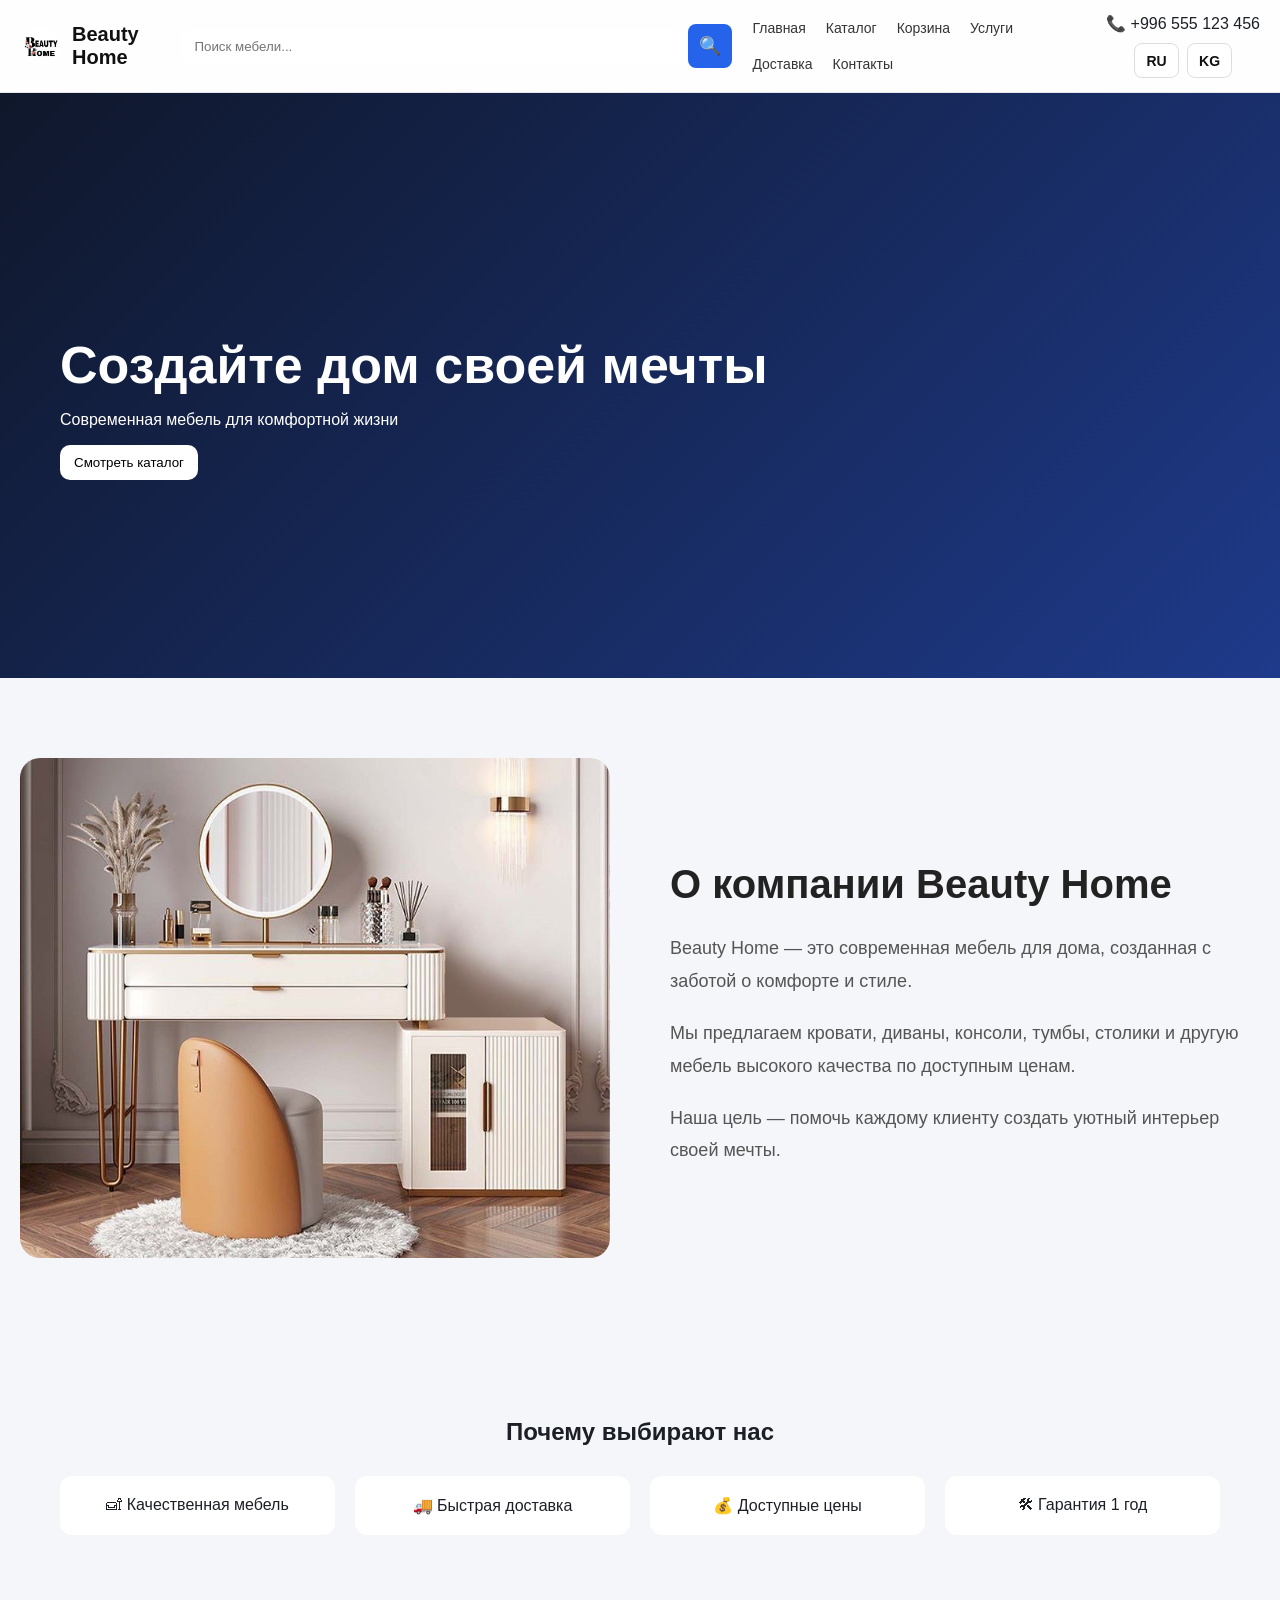
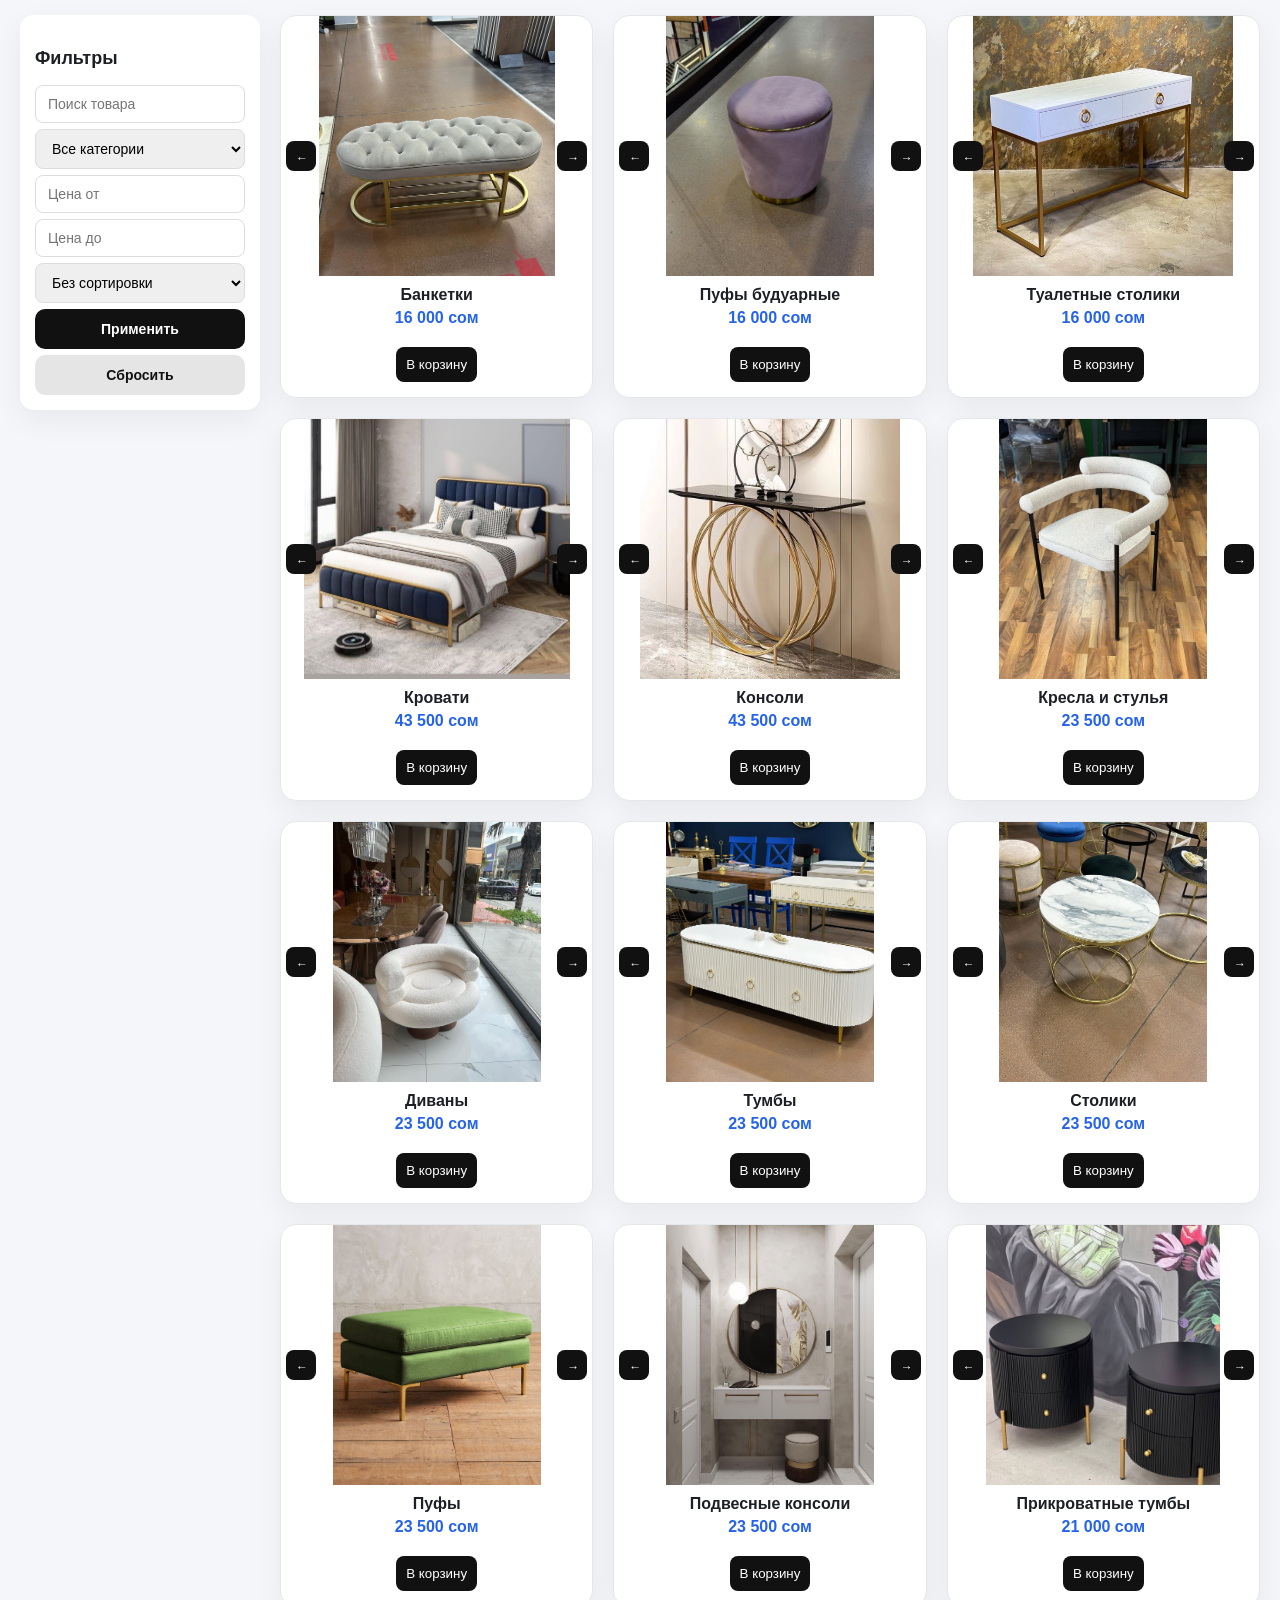
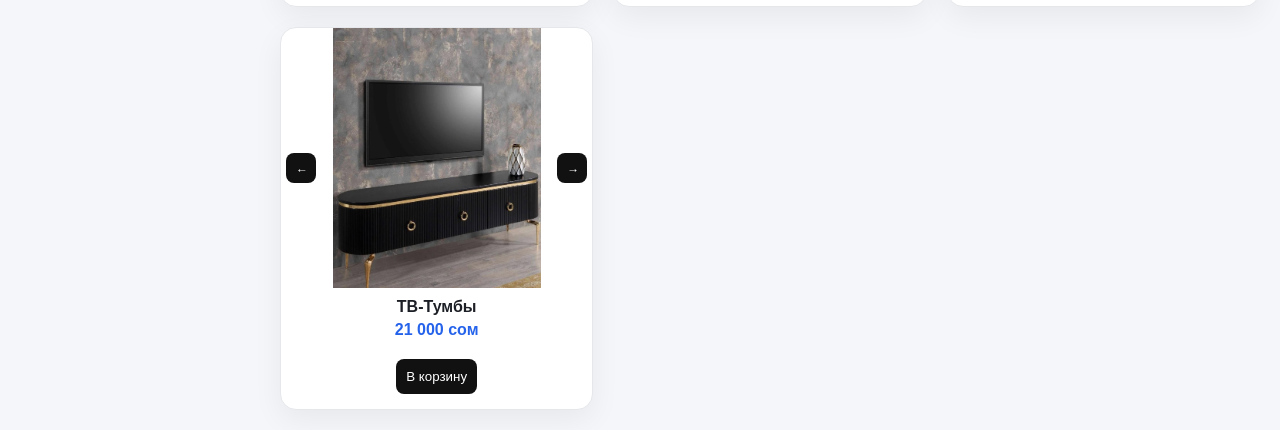
==== index.html @ f4a21e37 "Update print statement from 'Hello' to 'Goodbye'" ====
<!DOCTYPE html>
<html lang="ru">
<head>
  <meta charset="UTF-8" />
  <meta name="viewport" content="width=device-width, initial-scale=1.0"/>
  <title>Мебельный магазин</title>
  <link rel="stylesheet" href="css/style.css">
</head>

<body>

<header class="header">

  <a href="index.html" class="logo-wrap homeLink">

    <img
      src="images/Logo.png"
      alt="Beauty Home"
      class="logo-img"
    >

    <span class="logo">
      Beauty Home
    </span>

  </a>

<div class="search-box">

  <input
    type="text"
    class="search"
    id="headerSearch"
    placeholder="Поиск мебели..."
    data-placeholder="searchPlaceholder"
  >

  <button id="searchBtn" class="search-btn">
    🔍
  </button>

</div>


  <nav class="nav">
  <a href="#" class="nav-link homeLink" data-lang="home">Главная</a>
  <a href="#catalog" class="nav-link" id="catalogLink" data-lang="catalog">Каталог</a>
  <a href="checkout.html" class="nav-link" data-lang="cart">Корзина</a>
  <a href="services.html" class="nav-link" data-lang="services">Услуги</a>
  <a href="delivery.html" class="nav-link" data-lang="delivery">Доставка</a>
  <a href="contacts.html" class="nav-link" data-lang="contacts">Контакты</a>
</nav>

  <div class="header-right">
    <a href="tel:+996555123456" class="phone-header">
      📞 +996 555 123 456
    </a>

    <div class="lang-switcher">
  <button id="ruBtn">RU</button>
  <button id="kgBtn">KG</button>
</div>
  </div>
</header>

<!-- <section class="hero">
  <h1>Мебель для дома</h1>
  <p>Каталог качественной мебели по низким ценам</p>
</section> -->

<section class="big-banner">
  <div>
    <h1 id="bannerTitle" data-lang="bannerTitle">Создайте дом своей мечты</h1>
    <p id="bannerText" data-lang="bannerText">Современная мебель для комфортной жизни</p>
    <button id="bannerCatalogBtn" data-lang="bannerBtn">Смотреть каталог</button>
  </div>
</section>

<section class="about-company">

  <div class="about-image">
    <img src="images/About us.jpg" alt="Beauty Home">
  </div>

  <div class="about-content">
    <h2 data-lang="aboutTitle">О компании Beauty Home</h2>

    <p data-lang="aboutText1">
      Beauty Home — это современная мебель для дома,
      созданная с заботой о комфорте и стиле.
    </p>

    <p data-lang="aboutTitle">
      Мы предлагаем кровати, диваны, консоли,
      тумбы, столики и другую мебель высокого качества
      по доступным ценам.
    </p>

    <p data-lang="aboutText3">
      Наша цель — помочь каждому клиенту создать
      уютный интерьер своей мечты.
    </p>
  </div>

</section>

<!-- <section class="lifestyle">
  <div class="lifestyle-text">
    <h2>Живите красиво</h2>
    <p>Мебель, которая создаёт атмосферу уюта и стиля</p>
  </div> -->

  <!-- <img src="images/lifestyle.jpg"> -->
</section>

<section class="story">

  <h2 data-lang="whyUs">
    Почему выбирают нас
  </h2>

  <div class="story-grid">

    <div data-lang="adv1">
      🛋 Качественная мебель
    </div>

    <div data-lang="adv2">
      🚚 Быстрая доставка
    </div>

    <div data-lang="adv3">
      💰 Доступные цены
    </div>

    <div data-lang="adv4">
      🛠 Гарантия 1 год
    </div>

  </div>

</section>

<section class="catalog" id="catalog">

  <aside class="filters">
    <h3 data-lang="filters">Фильтры</h3>

<input type="text"
id="searchInput"
placeholder="Поиск товара"
data-placeholder="productSearch">

<select id="categoryFilter">

<option value="" data-ru="Все категории" data-kg="Бардык категориялар">
Все категории
</option>

<option value="Диваны" data-ru="Диваны" data-kg="Дивандар">
Диваны
</option>

<option value="Кровати" data-ru="Кровати" data-kg="Керебеттер">
Кровати
</option>

<option value="Кресла и стулья" data-ru="Кресла и стулья" data-kg="Креслолор жана отургучтар">
Кресла и стулья
</option>


<option value="Тумбы" data-ru="Тумбы" data-kg="Тумбалар">
Тумбы
</option>

<option value="Прикроватные тумбы" data-ru="Прикроватные тумбы" data-kg="Керебет жанындагы тумбалар">
Прикроватные тумбы
</option>


<option value="ТВ-Тумбы" data-ru="ТВ-Тумбы" data-kg="ТВ тумбалар">
ТВ-Тумбы
</option>


<option value="Консоли" data-ru="Консоли" data-kg="Консолдор">
Консоли
</option>


<option value="Подвесные консоли" data-ru="Подвесные консоли" data-kg="Илме консолдор">
Подвесные консоли
</option>


<option value="Столики" data-ru="Столики" data-kg="Столиктер">
Столики
</option>


<option value="Туалетные столики" data-ru="Туалетные столики" data-kg="Косметикалык столдор">
Туалетные столики
</option>


<option value="Банкетки" data-ru="Банкетки" data-kg="Отургучтар">
Банкетки
</option>


<option value="Пуфы" data-ru="Пуфы" data-kg="Пуфтар">
Пуфы
</option>


<option value="Пуфы будуарные" data-ru="Пуфы будуарные" data-kg="Будуардук пуфтар">
Пуфы будуарные
</option>

</select>

<input
type="number"
id="minPrice"
placeholder="Цена от"
data-placeholder="priceFrom">

<input
type="number"
id="maxPrice"
placeholder="Цена до"
data-placeholder="priceTo">

<select id="sortPrice">
  <option value="">Без сортировки</option>
  <option value="asc">Цена ↑</option>
  <option value="desc">Цена ↓</option>
</select>

<button id="applyFilters" data-lang="apply">
Применить
</button>

<button id="resetFilters" data-lang="reset">
Сбросить
</button>
  </aside>

  <div class="products" id="products">

<div class="skeleton-grid" id="skeleton">
  <div class="skeleton-card"></div>
  <div class="skeleton-card"></div>
  <div class="skeleton-card"></div>
  <div class="skeleton-card"></div>
</div>

  <div class="card" data-id="1" data-price="16000" data-category="Банкетки">
    
    <div class="slider">
      <button class="prev">←</button>

      <div class="track">
        <img src="images/Банкетки/Банкетка 1.jpg" alt="Банкетка серая">
        <img src="images/Банкетки/Банкетка 2.jpg" alt="Банкетка синяя">
        <img src="images/Банкетки/Банкетка 3.jpg" alt="Банкетка зелёная">
        <img src="images/Банкетки/Банкетка 4.jpg" alt="Банкетка коричневая">
        <img src="images/Банкетки/Банкетка 5.jpg" alt="Банкетка белая">
        <img src="images/Банкетки/Банкетка 6.jpg" alt="Банкетка бежевая">

      </div>

      <button class="next">→</button>
    </div>

    <h3 data-ru="Банкетки" data-kg="Отургучтар">Банкетки</h3>
    <p>16 000 сом</p>

    <button onclick="addToCart('Банкетки', 16000, 'images/Банкетки/Банкетка 1.jpg')">
  <span data-lang="addCart">В корзину</span>
</button>

  </div>



    <div class="card" data-id="2" data-price="16000" data-category="Пуфы будуарные">
    
    <div class="slider">
      <button class="prev">←</button>

      <div class="track">
        <img src="images/Пуфы будуарные/Пуф 1.jpg" alt="Пуф фиолетовый">
        <img src="images/Пуфы будуарные/Пуф 2.jpg" alt="Пуф серый">
        <img src="images/Пуфы будуарные/Пуф 3.jpg" alt="Пуф белый">
        <img src="images/Пуфы будуарные/Пуф 4.jpg" alt="Пуф бежевый">


      </div>

      <button class="next">→</button>
    </div>

    <h3 data-ru="Пуфы будуарные" data-kg="Будуардук пуфтар">Пуфы будуарные</h3>
    <p>16 000 сом</p>

    <button onclick="addToCart('Пуфы будуарные', 16000, 'images/Пуфы будуарные/Пуф 1.jpg')">
  <span data-lang="addCart">В корзину</span>
</button>

  </div>

  <div class="card" data-id="3" data-price="16000" data-category="Туалетные столики">
    
    <div class="slider">
      <button class="prev">←</button>

      <div class="track">
        <img src="images/Туалетные столики/Столик 2.jpg" alt="Столик двойной">
        <img src="images/Туалетные столики/Столик 3.jpg" alt="Столик тройной">
        <img src="images/Туалетные столики/Столик 1.jpg" alt="Тумба двойная">
        <img src="images/Туалетные столики/Столик 4.jpg" alt="Тумба двойная">
        <img src="images/Туалетные столики/Столик 5.jpg" alt="Тумба двойная">
        <img src="images/Туалетные столики/Столик 6.jpg" alt="Тумба двойная">

        

      </div>

      <button class="next">→</button>
    </div>

    <h3 data-ru="Туалетные столики" data-kg="Косметикалык столдор">Туалетные столики</h3>
    <p>16 000 сом</p>

    <button onclick="addToCart('Туалетные столики', 16000, 'images/Туалетные столики/Столик 2.jpg')">
  <span data-lang="addCart">В корзину</span>
</button>

  </div>

  <div class="card" data-id="4" data-price="43500" data-category="Кровати">
    
    <div class="slider">
      <button class="prev">←</button>

      <div class="track">
        <img src="images/Кровати/Кровать 1.jpg" alt="Столик двойной">
        <img src="images/Кровати/Кровать 2.jpg" alt="Столик двойной">
        <img src="images/Кровати/Кровать 3.jpg" alt="Столик двойной">
        <img src="images/Кровати/Кровать 4.jpg" alt="Столик двойной">
        <img src="images/Кровати/Кровать 5.jpg" alt="Столик двойной">
        <img src="images/Кровати/Кровать 6.jpg" alt="Столик двойной">
        

      </div>

      <button class="next">→</button>
    </div>

    <h3 data-ru="Кровати" data-kg="Керебеттер">Кровати</h3>
    <p>43 500 сом</p>

    <button onclick="addToCart('Кровати', 43500, 'images/Кровати/Кровать 1.jpg')">
  <span data-lang="addCart">В корзину</span>
</button>

  </div>

  <div class="card" data-id="5" data-price="43500" data-category="Консоли">
    
    <div class="slider">
      <button class="prev">←</button>

      <div class="track">
        <img src="images/Консоли/Консоль 1.jpg" alt="Столик двойной">
        <img src="images/Консоли/Консоль 2.jpg" alt="Столик двойной">
        <img src="images/Консоли/Консоль 6.jpg" alt="Столик двойной">
        <img src="images/Консоли/Консоль 3.jpg" alt="Столик двойной">
        <img src="images/Консоли/Консоль 4.jpg" alt="Столик двойной">
        <img src="images/Консоли/Консоль 5.jpg" alt="Столик двойной">
        

      </div>

      <button class="next">→</button>
    </div>

    <h3 data-ru="Консоли" data-kg="Консолдор">Консоли</h3>
    <p>43 500 сом</p>

    <button onclick="addToCart('Консоли', 43500, 'images/Консоли/Консоль 1.jpg')">
  <span data-lang="addCart">В корзину</span>
</button>

  </div>

  <div class="card" data-id="6" data-price="23500" data-category="Кресла и стулья">
    
    <div class="slider">
      <button class="prev">←</button>

      <div class="track">
        <img src="images/Кресла и стулья/Стул 1.jpg" alt="Столик двойной">
        <img src="images/Кресла и стулья/Стул 2.jpg" alt="Столик двойной">
        <img src="images/Кресла и стулья/Стул 3.jpg" alt="Столик двойной">

        

      </div>

      <button class="next">→</button>
    </div>

    <h3 data-ru="Кресла и стулья" data-kg="Креслолор жана отургучтар">Кресла и стулья</h3>
    <p>23 500 сом</p>

    <button onclick="addToCart('Кресла и стулья', 23500, 'images/Кресла и стулья/Стул 1.jpg')">
  <span data-lang="addCart">В корзину</span>
</button>

  </div>

  <div class="card" data-id="7" data-price="23500" data-category="Диваны">
    
    <div class="slider">
      <button class="prev">←</button>

      <div class="track">
        <img src="images/Диваны/Диван 1.jpg" alt="Столик двойной">
        <img src="images/Диваны/Диван 2.jpg" alt="Столик двойной">
        <img src="images/Диваны/Диван 3.jpg" alt="Столик двойной">
        <img src="images/Диваны/Диван 4.jpg" alt="Столик двойной">
        <img src="images/Диваны/Диван 5.jpg" alt="Столик двойной">
        <img src="images/Диваны/Диван 6.jpg" alt="Столик двойной">
        <img src="images/Диваны/Диван 7.jpg" alt="Столик двойной">

        

      </div>

      <button class="next">→</button>
    </div>

    <h3 data-ru="Диваны" data-kg="Дивандар">Диваны</h3>
    <p>23 500 сом</p>

    <button onclick="addToCart('Диваны', 23500, 'images/Диваны/Диван 1.jpg')">
  <span data-lang="addCart">В корзину</span>
</button>

  </div>

  <div class="card" data-id="8" data-price="23500" data-category="Тумбы">
    
    <div class="slider">
      <button class="prev">←</button>

      <div class="track">
        <img src="images/Тумбы/Тумба 1.jpg" alt="Столик двойной">
        <img src="images/Тумбы/Тумба 2.jpg" alt="Столик двойной">
        <img src="images/Тумбы/Тумба 3.jpg" alt="Столик двойной">


        

      </div>

      <button class="next">→</button>
    </div>

    <h3 data-ru="Тумбы" data-kg="Тумбалар">Тумбы</h3>
    <p>23 500 сом</p>

    <button onclick="addToCart('Тумбы', 23500, 'images/Тумбы/Тумба 1.jpg')">
  <span data-lang="addCart">В корзину</span>
</button>

  </div>

  <div class="card" data-id="9" data-price="23500" data-category="Столики">
    
    <div class="slider">
      <button class="prev">←</button>

      <div class="track">
        <img src="images/Столики/Столики 1.jpg" alt="Столик двойной">
        <img src="images/Столики/Столики 2.jpg" alt="Столик двойной">
        <img src="images/Столики/Столики 3.jpg" alt="Столик двойной">
        <img src="images/Столики/Столики 4.jpg" alt="Столик двойной">
        <img src="images/Столики/Столики 5.jpg" alt="Столик двойной">
        <img src="images/Столики//Столики 6.jpg" alt="Столик двойной">
        <img src="images/Столики//Столик 7.jpg" alt="Столик двойной">
        <img src="images/Столики//Столик 8.jpg" alt="Столик двойной">
        <img src="images/Столики//Столик 9.jpg" alt="Столик двойной">
        <img src="images/Столики//Столик 10.jpg" alt="Столик двойной">
        <img src="images/Столики//Столик 11.jpg" alt="Столик двойной">


        

      </div>

      <button class="next">→</button>
    </div>

    <h3 data-ru="Столики" data-kg="Столиктер">Столики</h3>
    <p>23 500 сом</p>

    <button onclick="addToCart('Столики', 23500, 'images/Столики/Столики 1.jpg')">
  <span data-lang="addCart">В корзину</span>
</button>

  </div>

  <div class="card" data-id="10" data-price="23500" data-category="Пуфы">
    
    <div class="slider">
      <button class="prev">←</button>

      <div class="track">
        <img src="images/Пуфы/Пуф 1.jpg" alt="Столик двойной">
        <img src="images/Пуфы/Пуф 2.jpg" alt="Столик двойной">
        <img src="images/Пуфы/Пуф 3.jpg" alt="Столик двойной">



        

      </div>

      <button class="next">→</button>
    </div>

    <h3 data-ru="Пуфы" data-kg="Пуфтар">Пуфы</h3>
    <p>23 500 сом</p>

    <button onclick="addToCart('Пуфы', 23500, 'images/Пуфы/Пуф 1.jpg')">
  <span data-lang="addCart">В корзину</span>
</button>

  </div>

  <div class="card" data-id="11" data-price="23500" data-category="Подвесные консоли">
    
    <div class="slider">
      <button class="prev">←</button>

      <div class="track">
        <img src="images/Подвесные консоли/Консоль 2.jpg" alt="Столик двойной">
        <img src="images/Подвесные консоли/Консоль 3.jpg" alt="Столик двойной">
        <img src="images/Подвесные консоли/Консоль 4.jpg" alt="Столик двойной">
        <img src="images/Подвесные консоли/Консоль 5.jpg" alt="Столик двойной">
        <img src="images/Подвесные консоли/Консоль 6.jpg" alt="Столик двойной">
        <img src="images/Подвесные консоли/Консоль 1.jpg" alt="Столик двойной">




        

      </div>

      <button class="next">→</button>
    </div>

    <h3 data-ru="Подвесные консоли" data-kg="Илме консолдор">Подвесные консоли</h3>
    <p>23 500 сом</p>

    <button onclick="addToCart('Подвесные консоли', 23500, 'images/Подвесные консоли/Консоль 2.jpg')">
  <span data-lang="addCart">В корзину</span>
</button>

  </div>

  <div class="card" data-id="12" data-price="21000" data-category="Прикроватные тумбы">
    
    <div class="slider">
      <button class="prev">←</button>

      <div class="track">
        <img src="images/Прикроватные тумбы/Тумба 1.jpg" alt="Столик двойной">
        <img src="images/Прикроватные тумбы/Тумба 2.jpg" alt="Столик двойной">
        <img src="images/Прикроватные тумбы/Тумба 3.jpg" alt="Столик двойной">
        <img src="images/Прикроватные тумбы/Тумба 4.jpg" alt="Столик двойной">
        <img src="images/Прикроватные тумбы/Тумба 5.jpg" alt="Столик двойной">
        <img src="images/Прикроватные тумбы/Тумба 6.jpg" alt="Столик двойной">




        

      </div>

      <button class="next">→</button>
    </div>

    <h3 data-ru="Прикроватные тумбы" data-kg="Керебет жанындагы тумбалар">Прикроватные тумбы</h3>
    <p>21 000 сом</p>

    <button onclick="addToCart('Прикроватные тумбы', 21000, 'images/Прикроватные тумбы/Тумба 1.jpg')">
  <span data-lang="addCart">В корзину</span>
</button>

  </div>

  <div class="card" data-id="13" data-price="21000" data-category="ТВ-Тумбы">
    
    <div class="slider">
      <button class="prev">←</button>

      <div class="track">
        <img src="images/ТВ тумбы/Тумба 1.jpg" alt="Столик двойной">
        <img src="images/ТВ тумбы/Тумба 2.jpg" alt="Столик двойной">





        

      </div>

      <button class="next">→</button>
    </div>

    <h3 data-ru="ТВ-Тумбы" data-kg="ТВ тумбалар">ТВ-Тумбы</h3>
    <p>21 000 сом</p>

    <button onclick="addToCart('ТВ-Тумбы', 21000, 'images/ТВ тумбы/Тумба 1.jpg')">
  <span data-lang="addCart">В корзину</span>
</button>



  

  

</section>
<div id="toast"></div>
<!-- overlay (фон затемнения) -->
<div id="overlay" onclick="closeFilters()"></div>

<!-- боковые фильтры -->
<aside id="sidebarFilters">
  <h3>Фильтры</h3>

  <input type="text" id="searchInput" placeholder="Поиск товара">

  <select id="categoryFilter">
    <option value="">Все категории</option>
    <option value="Диваны">Диваны</option>
    <option value="Кровати">Кровати</option>
    <option value="Кресла и стулья">Кресла и стулья</option>
    <option value="Тумбы">Тумбы</option>
    <option value="Прикроватные тумбы">Прикроватные тумбы</option>
    <option value="ТВ-Тумбы">ТВ-Тумбы</option>
    <option value="Консоли">Консоли</option>
    <option value="Столики">Столики</option>
    <option value="Пуфы">Пуфы</option>
  </select>

  <input type="number" id="minPrice" placeholder="Цена от">
  <input type="number" id="maxPrice" placeholder="Цена до">

  <button onclick="applyFilters()">Применить</button>
  <button onclick="resetFilters()">Сбросить</button>
</aside>
<script src="js/products.js"></script>
<script src="js/main.js"></script>
</body>
</html>
---- css/style.css ----
/* =========================
   BASE
========================= */

* {
  box-sizing: border-box;
}

:root {
  --bg: #f4f6f9;
  --card: #ffffff;
  --text: #1c1f26;
  --muted: #6b7280;

  --primary: #2563eb;
  --primary-dark: #1e40af;

  --border: #e5e7eb;
  --shadow: 0 10px 30px rgba(0, 0, 0, 0.06);
}

body {
  margin: 0;
  font-family: Inter, Arial, sans-serif;
  background: var(--bg);
  color: var(--text);
}

/* =========================
   HEADER (OZON STYLE)
========================= */

.header {
  position: sticky;
  top: 0;
  z-index: 1000;

  display: flex;
  align-items: center;
  justify-content: space-between;
  gap: 20px;

  padding: 14px 20px;

  background: rgba(255, 255, 255, 0.85);
  backdrop-filter: blur(10px);

  border-bottom: 1px solid var(--border);
}

.search {
  width: 500px;
  max-width: 100%;
  padding: 10px 12px;
  border-radius: 8px;
  border: none;
  outline: none;
}

.filter-btn {
  background: #fff;
  color: #111;
  border: none;
  padding: 8px 12px;
  border-radius: 8px;
  cursor: pointer;
}

.logo {
  font-size: 20px;
  font-weight: bold;
}

.nav {
  display: flex;
  gap: 16px;
  flex-wrap: wrap;
}

.nav a {
  background: #111;
  padding: 8px 12px;
  border-radius: 8px;
  color: #3d3d3d;
  text-decoration: none;
  font-size: 14px;
  transition: 0.2s;
  opacity: 0.85;



  transition: 0.2s;
}

.nav a:hover {
  opacity: 1;
  background: #000;
}

/* =========================
   HERO (IKEA STYLE)
========================= */

.hero {
  padding: 80px 20px;
  text-align: center;

  background: linear-gradient(135deg, #e9e9e9, #ffffff);
}

.hero h1 {
  font-size: 42px;
  margin-bottom: 10px;
}

.hero p {
  font-size: 18px;
  opacity: 0.7;
}

/* =========================
   LAYOUT
========================= */

.catalog {
  display: flex;
  gap: 20px;
  align-items: flex-start;

  padding: 20px;
}

/* =========================
   FILTERS (CLEAN UI)
========================= */

.filters {
  width: 240px;
  flex-shrink: 0;

  background: white;
  border-radius: 14px;
  padding: 15px;

  box-shadow: var(--shadow);
}

.filters h3 {
  font-size: 18px;
  margin-bottom: 10px;
}

.filters input,
.filters select {
  padding: 10px 12px;
  border: 1px solid #ddd;
  border-radius: 8px;
  font-size: 14px;
  outline: none;
}

.filters input:focus,
.filters select:focus {
  border-color: #111;
}

/* buttons */
.filters button {
  padding: 12px;
  border: none;
  border-radius: 10px;
  cursor: pointer;

  font-weight: 600;
  font-size: 14px;

  transition: 0.2s;

  margin-bottom: 0px;
}




#applyFilters {
  background: #111;
  color: white;
}

#applyFilters:hover {
  background: #333;
}

#resetFilters {
  background: #e5e5e5;
  color: #111;
}

/* =========================
   PRODUCTS GRID (OZON STYLE)
========================= */

.products {
  flex: 1;

  display: grid;
  grid-template-columns: repeat(3, 1fr);
  gap: 20px;
}

/* =========================
   CARD (IKEA CLEAN STYLE)
========================= */

.card {
  background: var(--card);
  border-radius: 16px;
  box-shadow: var(--shadow);
  border: 1px solid var(--border);

  display: flex;
  flex-direction: column;

  overflow: hidden;

  transition: box-shadow 0.2s ease;
}

/* slider */
.slider {
  position: relative;
  width: 100%;
  height: 260px;
  overflow: hidden;
}

.track {
  display: flex;
  height: 100%;
  transition: transform 0.3s ease;
}

.track img {
  flex: 0 0 100%;
  width: 100%;
  height: 100%;
  object-fit: contain;
  pointer-events: auto;
}

/* arrows */
.next,
.prev {
  box-sizing: border-box;
  display: flex;
  align-items: center;
  justify-content: center;

  width: 30px;
  height: 30px;
  font-size: 12px;

  position: absolute; /* если они у тебя поверх картинки */
  top: 50%;
  transform: translateY(-50%);

  padding: 0;

  border-radius: 50%;
  cursor: pointer;

  background: transparent;
  color: #111;
  box-shadow: none;

  z-index: 20;
  pointer-events: auto;
}

.prev {
  left: 5px;
}
.next {
  right: 5px;
}

/* text */
.card h3,
.card p {
  text-align: center;
  margin-left: 0;
  margin-right: 0;
}

.card h3 {
  margin: 10px 0 5px;
  font-size: 16px;
}

.card p {
  margin: 0 0 10px;
  font-weight: 600;
  color: var(--primary);
}

/* button */
.card button {
  margin: 10px auto 15px;
  display: block;

  padding: 10px;

  border: none;
  border-radius: 8px;

  background: #111;
  color: white;

  cursor: pointer;
}

button {
  background: var(--primary);
  color: white;

  border: none;
  padding: 10px 14px;

  border-radius: 10px;
  cursor: pointer;

  transition: 0.2s;
  font-weight: 500;
}

/* =========================
   TOAST
========================= */

#toast {
  position: fixed;
  bottom: 20px;
  right: 20px;

  background: #111;
  color: white;

  padding: 12px 16px;
  border-radius: 10px;

  opacity: 0;
  transform: translateY(20px);

  transition: 0.3s;
  z-index: 9999;
}

#toast.show {
  opacity: 1;
  transform: translateY(0);
}

#sidebarFilters {
  position: fixed;
  top: 0;
  right: -320px;

  width: 300px;
  height: 100vh;

  background: white;
  padding: 20px;

  transition: 0.3s;
  z-index: 2000;
}

#sidebarFilters.active {
  right: 0;
}

#overlay {
  position: fixed;
  inset: 0;
  background: rgba(0, 0, 0, 0.4);

  opacity: 0;
  pointer-events: none;

  transition: 0.3s;
  z-index: 1999;
}

#overlay.active {
  opacity: 1;
  pointer-events: all;
}

.skeleton-grid {
  display: grid;
  grid-template-columns: repeat(4, 1fr);
  gap: 15px;
}

.skeleton-card {
  height: 300px;
  border-radius: 12px;

  background: linear-gradient(90deg, #eee, #f5f5f5, #eee);

  background-size: 200% 100%;
  animation: shimmer 1.2s infinite;
}

.big-banner {
  height: 65vh;

  display: flex;
  align-items: center;

  padding: 60px;

  background: linear-gradient(135deg, #0f172a, #1e3a8a);

  color: white;
}

.big-banner h1 {
  font-size: 52px;
  margin-bottom: 10px;
}

.big-banner button {
  background: white;
  color: #1e3a8a;
}

.lifestyle {
  display: flex;
  align-items: center;
  gap: 30px;

  padding: 60px;
  background: white;
}

.lifestyle img {
  width: 50%;
  border-radius: 12px;
}

.lifestyle-text {
  width: 50%;
}

.story {
  padding: 60px;
  text-align: center;
}

.story-grid {
  display: grid;
  grid-template-columns: repeat(4, 1fr);
  gap: 20px;
  margin-top: 30px;
}

.story-grid div {
  background: white;
  padding: 20px;
  border-radius: 12px;
  text-align: center;
}

input,
select {
  width: 100%;
  padding: 10px 12px;

  border: 1px solid var(--border);
  border-radius: 10px;

  outline: none;
  transition: 0.2s;
}

input:focus,
select:focus {
  border-color: var(--primary);
  box-shadow: 0 0 0 3px rgba(37, 99, 235, 0.15);
}

.thumbnails {
  display: flex;
  gap: 10px;
  margin-top: 10px;
  flex-wrap: wrap;
}

.thumbnails img {
  width: 60px;
  height: 60px;
  object-fit: cover;

  border-radius: 8px;
  cursor: pointer;

  border: 2px solid transparent;
  transition: 0.2s;
}

.thumbnails img:hover {
  transform: scale(1.05);
  border-color: #2563eb;
}

.thumbnails img.active {
  border-color: #111;
  transform: scale(1.05);
}

.logo-img {
  width: 42px;
  height: 42px;
  object-fit: contain;
}

.logo-wrap {
  display: flex;
  align-items: center;
  gap: 10px;

  text-decoration: none;
  color: #111;
}

/* ===== О КОМПАНИИ ===== */

.about-company {
  max-width: 1300px;
  margin: 80px auto;
  padding: 0 20px;

  display: flex;
  align-items: center;
  gap: 60px;
}

.about-image {
  flex: 1;
}

.about-image img {
  width: 100%;
  height: 500px;
  object-fit: cover;
  border-radius: 20px;
  display: block;
}

.about-content {
  flex: 1;
}

.about-content h2 {
  font-size: 40px;
  margin-bottom: 25px;
  color: #222;
}

.about-content p {
  font-size: 18px;
  line-height: 1.8;
  color: #555;
  margin-bottom: 20px;
}

.slider {
  position: relative;
  overflow: hidden;
}

.track {
  pointer-events: none; /* 🔥 ключевой фикс */
}

.track img {
  pointer-events: auto;
  position: relative;
  z-index: 1;
}

.prev, .next {
  z-index: 10;
}

.nav-link {
  color: #111;          /* чёрный текст */
  text-decoration: none;
  font-weight: 500;
  font-size: 14px;
  transition: 0.2s;
}

.nav-link:hover {
  color: var(--primary);
}

.filters {
  display: flex;
  flex-direction: column;
  gap: 6px; /* было 5px — уменьшаем */
}


#applyFilters,
#resetFilters,
#sortPrice {
  margin-top: 0; /* убираем добавку */
}

.nav {
  gap: 20px;
}

/* убираем “кнопочный” вид */
.nav a {
  background: transparent !important;
  padding: 0 !important;
  border-radius: 0 !important;
  color: #111 !important;
  font-weight: 500;
  text-decoration: none;
  font-size: 14px;
}

/* hover как у норм сайта */
.nav a:hover {
  color: var(--primary);
}

#bannerCatalogBtn {
  color: black;
}

.search-box {
  display: flex;
  align-items: center;
  gap: 6px;
}

.search-btn {
  width: 44px;
  height: 44px;

  display: flex;
  align-items: center;
  justify-content: center;

  border: none;
  cursor: pointer;

  background: #2563eb;
  color: white;

  border-radius: 8px;
  font-size: 18px;
}

.search-btn:hover {
  opacity: 0.9;
}

.phone-header {
  margin-left: 0;
  color: #1c1f26;
  font-weight: 500;
  text-decoration: none;
  font-size: 16px;
  white-space: nowrap;
}

.phone-header:hover {
  color: #2563eb;
}

.header-right {
  display: flex;
  flex-direction: column;
  align-items: center;

  gap: 10px;
}

.card .track img {
  cursor: pointer;
  transition: transform 0.2s ease;
}

.card .track img:hover {
  transform: scale(1.03);
}

.lang-switcher {
  display: flex;
  justify-content: center;
  align-items: center;

  gap: 8px;
}

.lang-switcher button {
  display: flex;
  align-items: center;
  justify-content: center;

  width: 45px;
  height: 35px;

  background: white;
  color: #111;

  border: 1px solid #ddd;
  border-radius: 8px;

  font-weight: 600;
  font-size: 14px;

  cursor: pointer;

  transition: 0.2s;
}

.lang-switcher button:hover {
  background: #f3f4f6;
}

@keyframes shimmer {
  0% {
    background-position: 200% 0;
  }
  100% {
    background-position: -200% 0;
  }
}

/* =========================
   RESPONSIVE (VERY IMPORTANT)
========================= */

/* планшет */
@media (max-width: 1024px) {
  .products {
    grid-template-columns: repeat(2, 1fr);
  }
}

@media (max-width: 768px) {
  .catalog {
    flex-direction: column;
  }

  .filters {
    width: 100%;
  }

  .products {
    grid-template-columns: 1fr;
  }

  .hero h1 {
    font-size: 28px;
  }
}

/* маленькие телефоны */
@media (max-width: 480px) {
  .products {
    grid-template-columns: 1fr;
  }

  .header {
    flex-direction: column;
    gap: 10px;
  }

  .nav {
    justify-content: center;
  }
}

@media (max-width: 768px) {
  .about-company {
    flex-direction: column;
    gap: 30px;
  }

  .about-image img {
    height: 300px;
  }

  .about-content h2 {
    font-size: 28px;
  }

  .about-content p {
    font-size: 16px;
  }
}

/* 📱 планшет */
@media (max-width: 1024px) {
  .story-grid {
    grid-template-columns: repeat(2, 1fr);
  }
}

/* 📱 телефон */
@media (max-width: 600px) {
  .story-grid {
    grid-template-columns: 1fr;
  }

  .story {
    padding: 30px 20px;
  }

  .story-grid div {
    font-size: 14px;
    padding: 15px;
  }
}
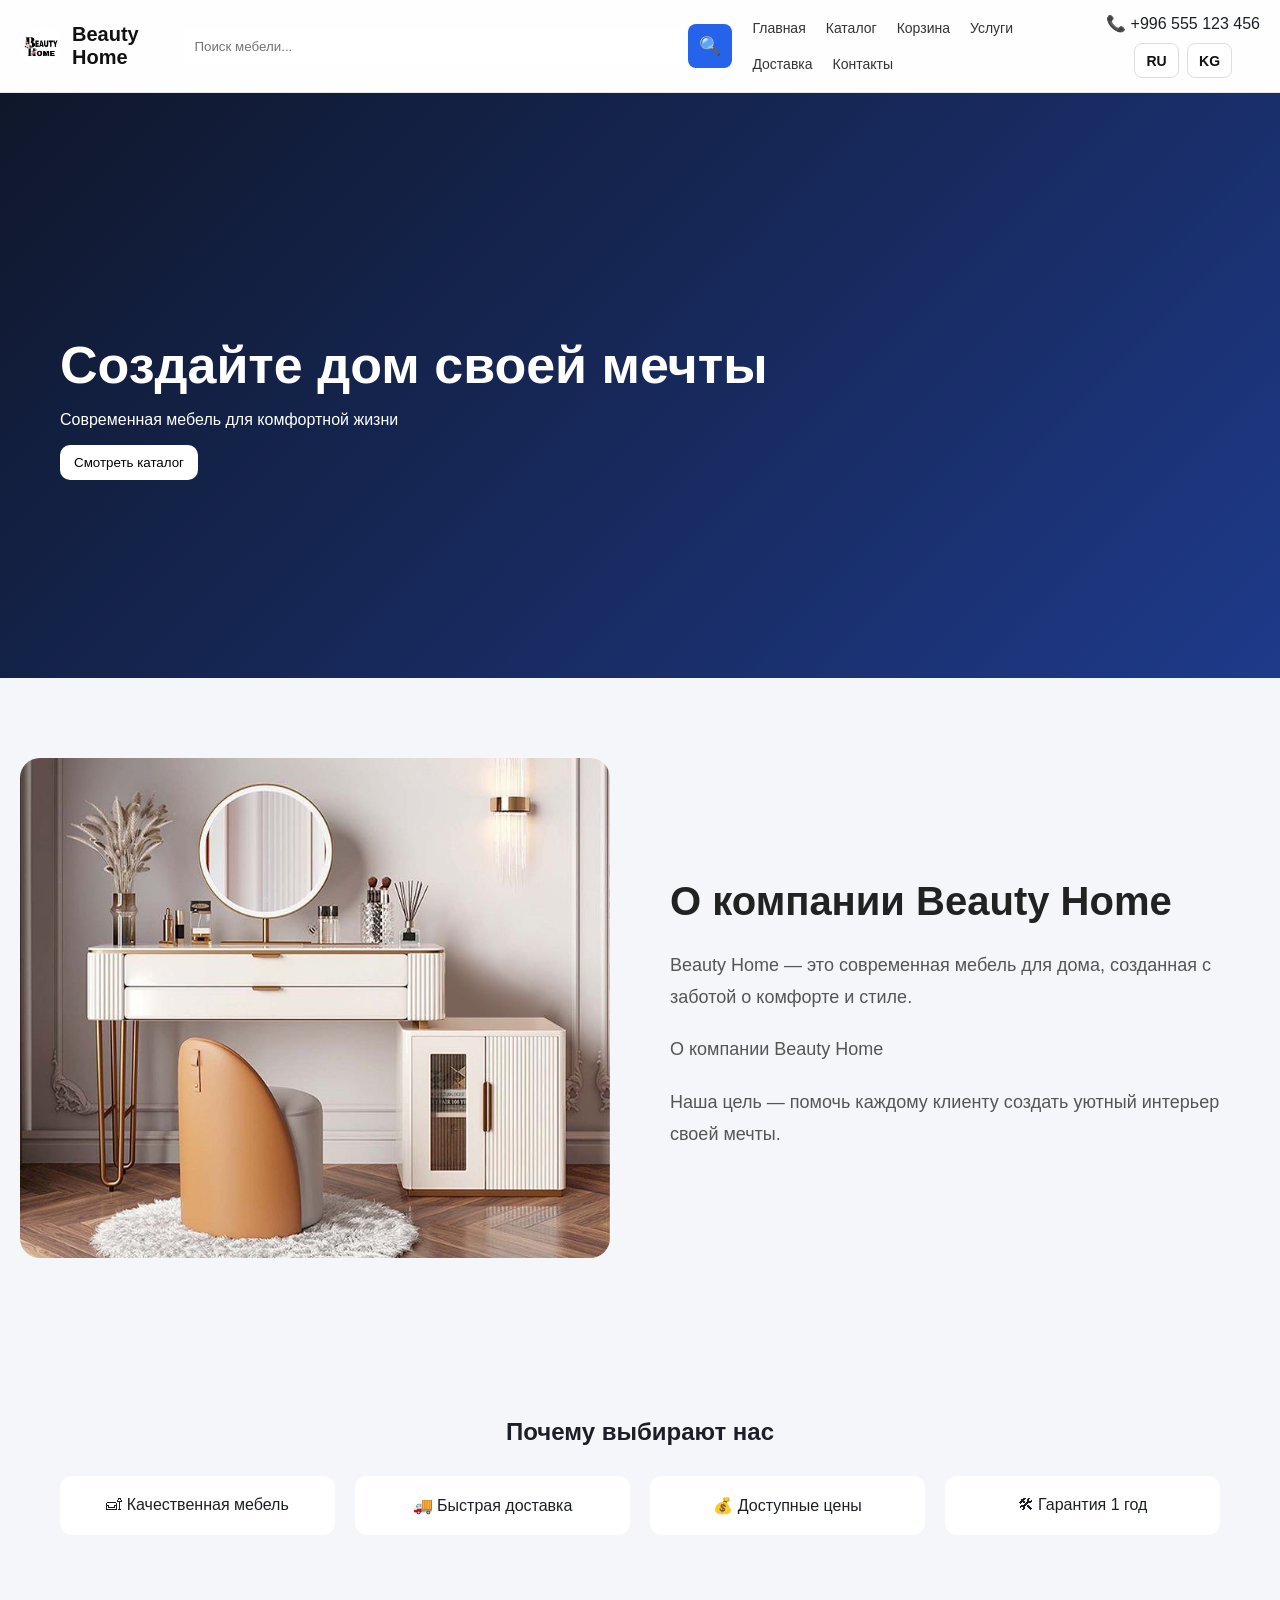
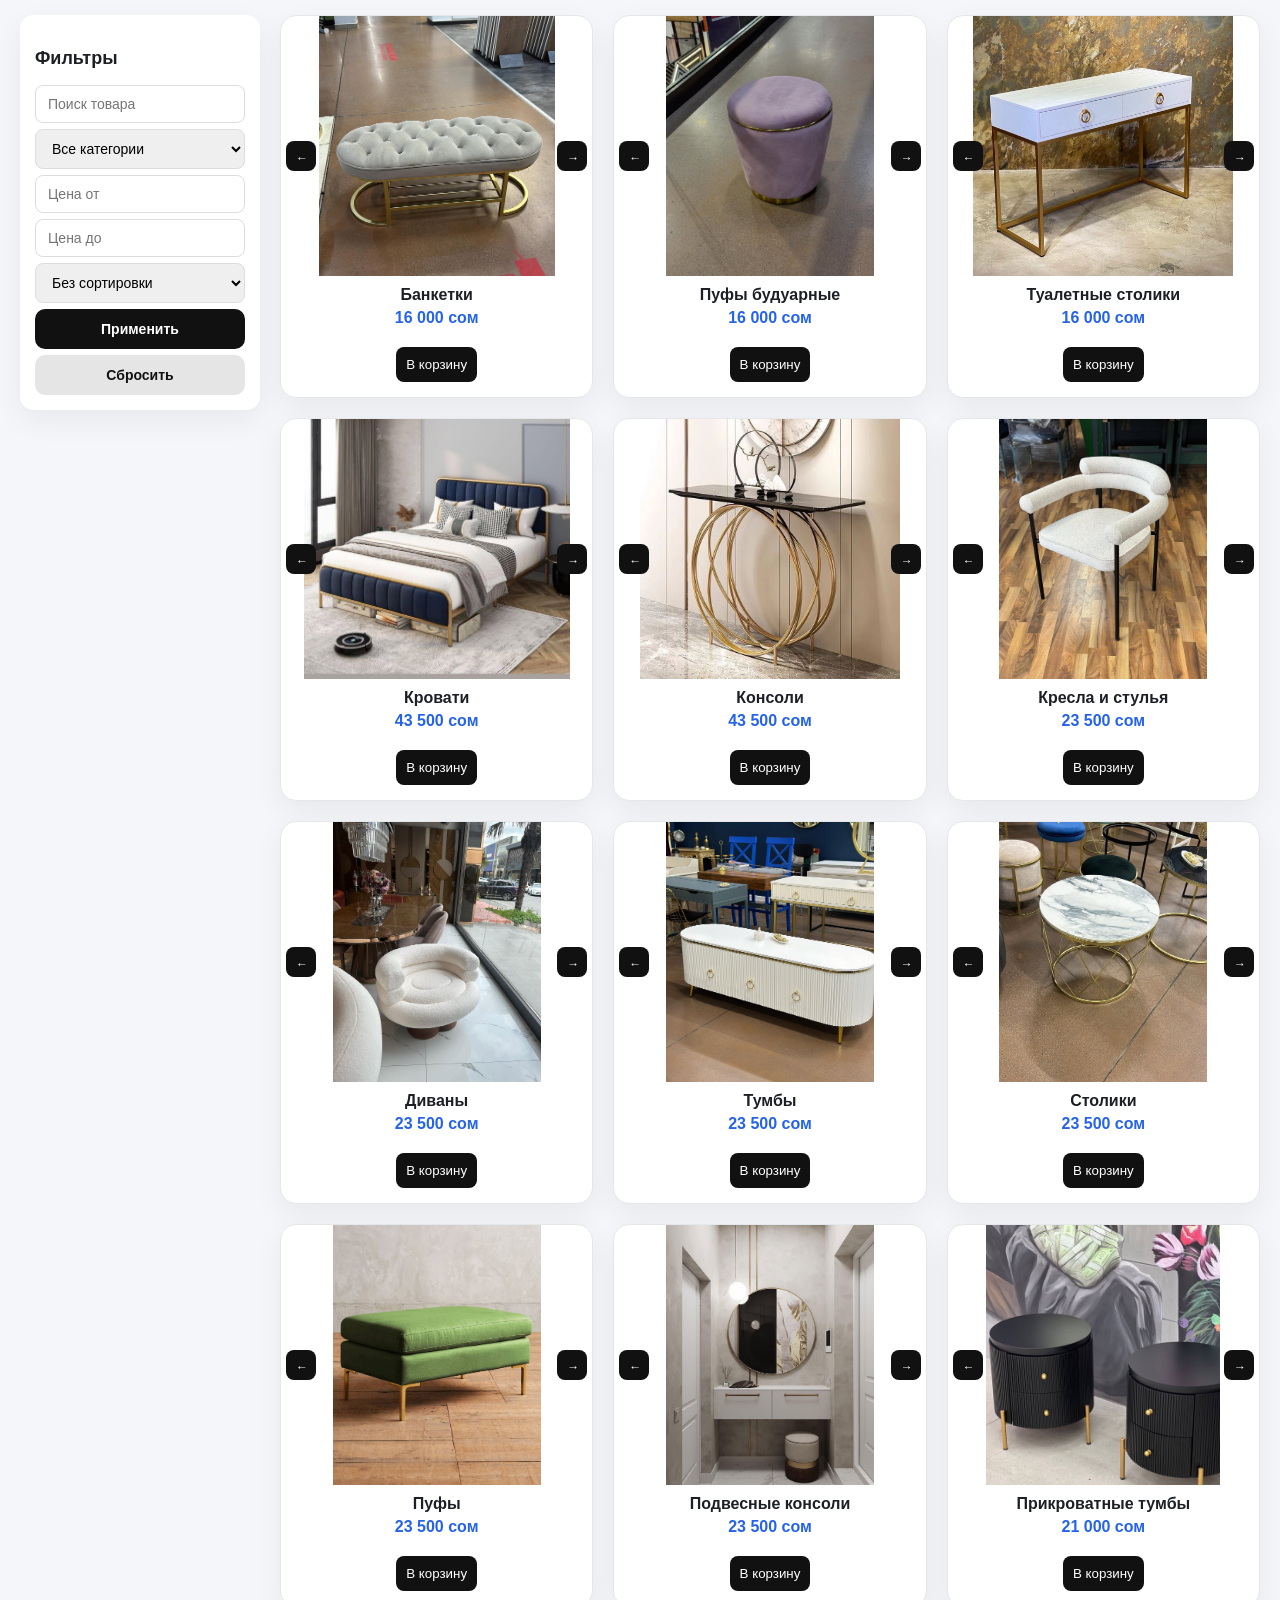
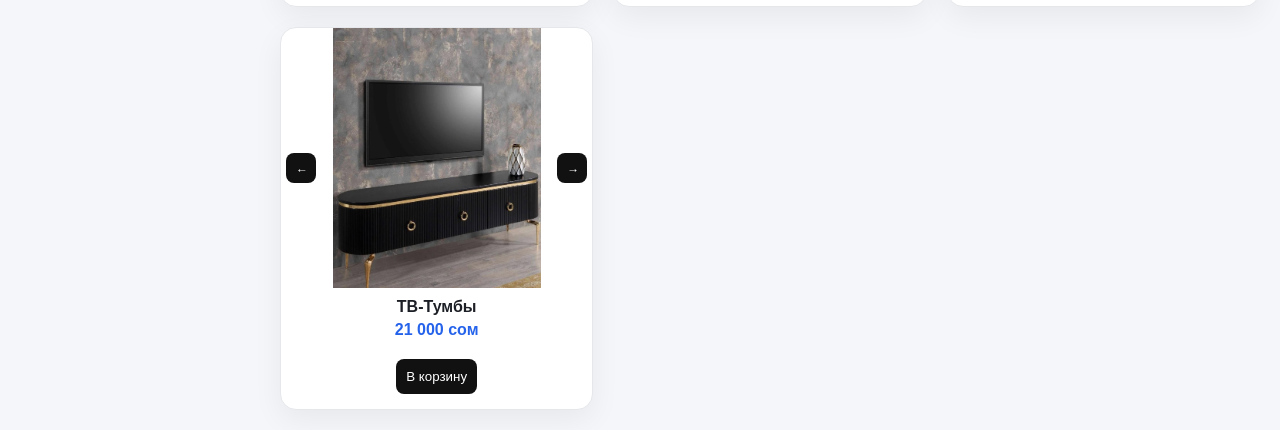
==== commit 1b153b83: "Update index.html" ====
--- a/index.html
+++ b/index.html
@@ -152,72 +152,25 @@
 data-placeholder="productSearch">
 
 <select id="categoryFilter">
-
-<option value="" data-ru="Все категории" data-kg="Бардык категориялар">
-Все категории
-</option>
-
-<option value="Диваны" data-ru="Диваны" data-kg="Дивандар">
-Диваны
-</option>
-
-<option value="Кровати" data-ru="Кровати" data-kg="Керебеттер">
-Кровати
-</option>
-
-<option value="Кресла и стулья" data-ru="Кресла и стулья" data-kg="Креслолор жана отургучтар">
-Кресла и стулья
-</option>
-
-
-<option value="Тумбы" data-ru="Тумбы" data-kg="Тумбалар">
-Тумбы
-</option>
-
-<option value="Прикроватные тумбы" data-ru="Прикроватные тумбы" data-kg="Керебет жанындагы тумбалар">
-Прикроватные тумбы
-</option>
-
-
-<option value="ТВ-Тумбы" data-ru="ТВ-Тумбы" data-kg="ТВ тумбалар">
-ТВ-Тумбы
-</option>
-
-
-<option value="Консоли" data-ru="Консоли" data-kg="Консолдор">
-Консоли
-</option>
-
-
-<option value="Подвесные консоли" data-ru="Подвесные консоли" data-kg="Илме консолдор">
-Подвесные консоли
-</option>
-
-
-<option value="Столики" data-ru="Столики" data-kg="Столиктер">
-Столики
-</option>
-
-
-<option value="Туалетные столики" data-ru="Туалетные столики" data-kg="Косметикалык столдор">
-Туалетные столики
-</option>
-
-
-<option value="Банкетки" data-ru="Банкетки" data-kg="Отургучтар">
-Банкетки
-</option>
-
-
-<option value="Пуфы" data-ru="Пуфы" data-kg="Пуфтар">
-Пуфы
-</option>
-
-
-<option value="Пуфы будуарные" data-ru="Пуфы будуарные" data-kg="Будуардук пуфтар">
-Пуфы будуарные
-</option>
-
+  <option value="">Все категории</option>
+
+  <option value="Диваны">Диваны</option>
+  <option value="Кровати">Кровати</option>
+  <option value="Кресла и стулья">Кресла и стулья</option>
+
+  <option value="Тумбы">Тумбы</option>
+  <option value="Прикроватные тумбы">Прикроватные тумбы</option>
+  <option value="ТВ-Тумбы">ТВ-Тумбы</option>
+
+  <option value="Консоли">Консоли</option>
+  <option value="Подвесные консоли">Подвесные консоли</option>
+
+  <option value="Столики">Столики</option>
+  <option value="Туалетные столики">Туалетные столики</option>
+
+  <option value="Банкетки">Банкетки</option>
+  <option value="Пуфы">Пуфы</option>
+  <option value="Пуфы будуарные">Пуфы будуарные</option>
 </select>
 
 <input
@@ -262,23 +215,36 @@
       <button class="prev">←</button>
 
       <div class="track">
-        <img src="images/Банкетки/Банкетка 1.jpg" alt="Банкетка серая">
-        <img src="images/Банкетки/Банкетка 2.jpg" alt="Банкетка синяя">
-        <img src="images/Банкетки/Банкетка 3.jpg" alt="Банкетка зелёная">
-        <img src="images/Банкетки/Банкетка 4.jpg" alt="Банкетка коричневая">
-        <img src="images/Банкетки/Банкетка 5.jpg" alt="Банкетка белая">
-        <img src="images/Банкетки/Банкетка 6.jpg" alt="Банкетка бежевая">
-
-      </div>
-
-      <button class="next">→</button>
-    </div>
-
-    <h3 data-ru="Банкетки" data-kg="Отургучтар">Банкетки</h3>
-    <p>16 000 сом</p>
-
-    <button onclick="addToCart('Банкетки', 16000, 'images/Банкетки/Банкетка 1.jpg')">
-  <span data-lang="addCart">В корзину</span>
+        <img src="images/Банкетки/Банкетка 1.jpg" alt="Банкетка 1">
+        <img src="images/Банкетки/Банкетка 2.jpg" alt="Банкетка 2">
+        <img src="images/Банкетки/Банкетка 3.jpg" alt="Банкетка 3">
+        <img src="images/Банкетки/Банкетка 4.jpg" alt="Банкетка 4">
+        <img src="images/Банкетки/Банкетка 5.jpg" alt="Банкетка 5">
+        <img src="images/Банкетки/Банкетка 6.jpg" alt="Банкетка 6">
+        <img src="images/Банкетки/Банкетка 7.jpg" alt="Банкетка 7">
+
+      </div>
+
+      <button class="next">→</button>
+    </div>
+
+    <h3 class="product-title"
+data-ru="Банкетки"
+data-kg="Отургучтар">
+Банкетки
+</h3>
+
+<p>16 000 сом</p>
+
+<button class="add-cart-btn"
+onclick="addToCart('Банкетки',16000,'images/Банкетки/Банкетка 1.jpg')">
+
+<span
+data-ru="В корзину"
+data-kg="Себетке кошуу">
+В корзину
+</span>
+
 </button>
 
   </div>
@@ -291,22 +257,36 @@
       <button class="prev">←</button>
 
       <div class="track">
-        <img src="images/Пуфы будуарные/Пуф 1.jpg" alt="Пуф фиолетовый">
-        <img src="images/Пуфы будуарные/Пуф 2.jpg" alt="Пуф серый">
-        <img src="images/Пуфы будуарные/Пуф 3.jpg" alt="Пуф белый">
-        <img src="images/Пуфы будуарные/Пуф 4.jpg" alt="Пуф бежевый">
-
-
-      </div>
-
-      <button class="next">→</button>
-    </div>
-
-    <h3 data-ru="Пуфы будуарные" data-kg="Будуардук пуфтар">Пуфы будуарные</h3>
-    <p>16 000 сом</p>
-
-    <button onclick="addToCart('Пуфы будуарные', 16000, 'images/Пуфы будуарные/Пуф 1.jpg')">
-  <span data-lang="addCart">В корзину</span>
+        <img src="images/Пуфы будуарные/Пуф 1.jpg" alt="Пуф будуарный 1">
+        <img src="images/Пуфы будуарные/Пуф 2.jpg" alt="Пуф будуарный 2">
+        <img src="images/Пуфы будуарные/Пуф 3.jpg" alt="Пуф будуарный 3">
+        <img src="images/Пуфы будуарные/Пуф 4.jpg" alt="Пуф будуарный 4">
+        <img src="images/Пуфы будуарные/Пуф 5.jpg" alt="Пуф будуарный 5">
+        
+
+
+      </div>
+
+      <button class="next">→</button>
+    </div>
+
+    <h3 class="product-title"
+data-ru="Пуфы будуарные"
+data-kg="Будуардук пуфтар">
+Пуфы будуарные
+</h3>
+
+<p>16 000 сом</p>
+
+<button class="add-cart-btn"
+onclick="addToCart('Пуфы будуарные',16000,'images/Пуфы будуарные/Пуф 1.jpg')">
+
+<span
+data-ru="В корзину"
+data-kg="Себетке кошуу">
+В корзину
+</span>
+
 </button>
 
   </div>
@@ -317,25 +297,43 @@
       <button class="prev">←</button>
 
       <div class="track">
-        <img src="images/Туалетные столики/Столик 2.jpg" alt="Столик двойной">
-        <img src="images/Туалетные столики/Столик 3.jpg" alt="Столик тройной">
-        <img src="images/Туалетные столики/Столик 1.jpg" alt="Тумба двойная">
-        <img src="images/Туалетные столики/Столик 4.jpg" alt="Тумба двойная">
-        <img src="images/Туалетные столики/Столик 5.jpg" alt="Тумба двойная">
-        <img src="images/Туалетные столики/Столик 6.jpg" alt="Тумба двойная">
-
-        
-
-      </div>
-
-      <button class="next">→</button>
-    </div>
-
-    <h3 data-ru="Туалетные столики" data-kg="Косметикалык столдор">Туалетные столики</h3>
-    <p>16 000 сом</p>
-
-    <button onclick="addToCart('Туалетные столики', 16000, 'images/Туалетные столики/Столик 2.jpg')">
-  <span data-lang="addCart">В корзину</span>
+        <img src="images/Туалетные столики/Столик 2.jpg" alt="Столик туалетный 1">
+        <img src="images/Туалетные столики/Столик 3.jpg" alt="Столик туалетный 2 ">
+        <img src="images/Туалетные столики/Столик 1.jpg" alt="Столик туалетный 3">
+        <img src="images/Туалетные столики/Столик 4.jpg" alt="Столик туалетный 4">
+        <img src="images/Туалетные столики/Столик 5.jpg" alt="Столик туалетный 5">
+        <img src="images/Туалетные столики/Столик 6.jpg" alt="Столик туалетный 6">
+        <img src="images/Туалетные столики/Столик 7.jpg" alt="Столик туалетный 7">
+        <img src="images/Туалетные столики/Столик 8.jpg" alt="Столик туалетный 8">
+        <img src="images/Туалетные столики/Столик 9.jpg" alt="Столик туалетный 9">
+        <img src="images/Туалетные столики/Столик 10.jpg" alt="Столик туалетный 10">
+        <img src="images/Туалетные столики/Столик 11.jpg" alt="Столик туалетный 11">
+        
+
+        
+
+      </div>
+
+      <button class="next">→</button>
+    </div>
+
+    <h3 class="product-title"
+data-ru="Туалетные столики"
+data-kg="Косметикалык столдор">
+Туалетные столики
+</h3>
+
+<p>16 000 сом</p>
+
+<button class="add-cart-btn"
+onclick="addToCart('Туалетные столики',16000,'images/Туалетные столики/Столик 2.jpg')">
+
+<span
+data-ru="В корзину"
+data-kg="Себетке кошуу">
+В корзину
+</span>
+
 </button>
 
   </div>
@@ -346,24 +344,36 @@
       <button class="prev">←</button>
 
       <div class="track">
-        <img src="images/Кровати/Кровать 1.jpg" alt="Столик двойной">
-        <img src="images/Кровати/Кровать 2.jpg" alt="Столик двойной">
-        <img src="images/Кровати/Кровать 3.jpg" alt="Столик двойной">
-        <img src="images/Кровати/Кровать 4.jpg" alt="Столик двойной">
-        <img src="images/Кровати/Кровать 5.jpg" alt="Столик двойной">
-        <img src="images/Кровати/Кровать 6.jpg" alt="Столик двойной">
-        
-
-      </div>
-
-      <button class="next">→</button>
-    </div>
-
-    <h3 data-ru="Кровати" data-kg="Керебеттер">Кровати</h3>
-    <p>43 500 сом</p>
-
-    <button onclick="addToCart('Кровати', 43500, 'images/Кровати/Кровать 1.jpg')">
-  <span data-lang="addCart">В корзину</span>
+        <img src="images/Кровати/Кровать 1.jpg" alt="Кровать 1">
+        <img src="images/Кровати/Кровать 2.jpg" alt="Кровать 2">
+        <img src="images/Кровати/Кровать 3.jpg" alt="Кровать 3">
+        <img src="images/Кровати/Кровать 4.jpg" alt="Кровать 4">
+        <img src="images/Кровати/Кровать 5.jpg" alt="Кровать 5">
+        <img src="images/Кровати/Кровать 6.jpg" alt="Кровать 6">
+        
+
+      </div>
+
+      <button class="next">→</button>
+    </div>
+
+    <h3 class="product-title"
+data-ru="Кровати"
+data-kg="Керебеттер">
+Кровати
+</h3>
+
+<p>43 500 сом</p>
+
+<button class="add-cart-btn"
+onclick="addToCart('Кровати',43500,'images/Кровати/Кровать 1.jpg')">
+
+<span
+data-ru="В корзину"
+data-kg="Себетке кошуу">
+В корзину
+</span>
+
 </button>
 
   </div>
@@ -374,24 +384,37 @@
       <button class="prev">←</button>
 
       <div class="track">
-        <img src="images/Консоли/Консоль 1.jpg" alt="Столик двойной">
-        <img src="images/Консоли/Консоль 2.jpg" alt="Столик двойной">
-        <img src="images/Консоли/Консоль 6.jpg" alt="Столик двойной">
-        <img src="images/Консоли/Консоль 3.jpg" alt="Столик двойной">
-        <img src="images/Консоли/Консоль 4.jpg" alt="Столик двойной">
-        <img src="images/Консоли/Консоль 5.jpg" alt="Столик двойной">
-        
-
-      </div>
-
-      <button class="next">→</button>
-    </div>
-
-    <h3 data-ru="Консоли" data-kg="Консолдор">Консоли</h3>
-    <p>43 500 сом</p>
-
-    <button onclick="addToCart('Консоли', 43500, 'images/Консоли/Консоль 1.jpg')">
-  <span data-lang="addCart">В корзину</span>
+        <img src="images/Консоли/Консоль 1.jpg" alt="Консоль 1">
+        <img src="images/Консоли/Консоль 2.jpg" alt="Консоль 2">
+        <img src="images/Консоли/Консоль 6.jpg" alt="Консоль 3">
+        <img src="images/Консоли/Консоль 3.jpg" alt="Консоль 4">
+        <img src="images/Консоли/Консоль 4.jpg" alt="Консоль 5">
+        <img src="images/Консоли/Консоль 5.jpg" alt="Консоль 6">
+
+        
+
+      </div>
+
+      <button class="next">→</button>
+    </div>
+
+    <h3 class="product-title"
+data-ru="Консоли"
+data-kg="Консолдор">
+Консоли
+</h3>
+
+<p>43 500 сом</p>
+
+<button class="add-cart-btn"
+onclick="addToCart('Консоли',43500,'images/Консоли/Консоль 1.jpg')">
+
+<span
+data-ru="В корзину"
+data-kg="Себетке кошуу">
+В корзину
+</span>
+
 </button>
 
   </div>
@@ -402,22 +425,37 @@
       <button class="prev">←</button>
 
       <div class="track">
-        <img src="images/Кресла и стулья/Стул 1.jpg" alt="Столик двойной">
-        <img src="images/Кресла и стулья/Стул 2.jpg" alt="Столик двойной">
-        <img src="images/Кресла и стулья/Стул 3.jpg" alt="Столик двойной">
-
-        
-
-      </div>
-
-      <button class="next">→</button>
-    </div>
-
-    <h3 data-ru="Кресла и стулья" data-kg="Креслолор жана отургучтар">Кресла и стулья</h3>
-    <p>23 500 сом</p>
-
-    <button onclick="addToCart('Кресла и стулья', 23500, 'images/Кресла и стулья/Стул 1.jpg')">
-  <span data-lang="addCart">В корзину</span>
+        <img src="images/Кресла и стулья/Стул 1.jpg" alt="Стул 1">
+        <img src="images/Кресла и стулья/Стул 2.jpg" alt="Стул 2">
+        <img src="images/Кресла и стулья/Стул 3.jpg" alt="Стул 3">
+        <img src="images/Кресла и стулья/Стул 4.jpg" alt="Стул 4">
+        <img src="images/Кресла и стулья/Стул 5.jpg" alt="Стул 5">
+        <img src="images/Кресла и стулья/Стул 6.jpg" alt="Стул 6">
+
+        
+
+      </div>
+
+      <button class="next">→</button>
+    </div>
+
+    <h3 class="product-title"
+data-ru="Кресла и стулья"
+data-kg="Креслолор жана отургучтар">
+Кресла и стулья
+</h3>
+
+<p>23 500 сом</p>
+
+<button class="add-cart-btn"
+onclick="addToCart('Кресла и стулья',23500,'images/Кресла и стулья/Стул 1.jpg')">
+
+<span
+data-ru="В корзину"
+data-kg="Себетке кошуу">
+В корзину
+</span>
+
 </button>
 
   </div>
@@ -428,26 +466,40 @@
       <button class="prev">←</button>
 
       <div class="track">
-        <img src="images/Диваны/Диван 1.jpg" alt="Столик двойной">
-        <img src="images/Диваны/Диван 2.jpg" alt="Столик двойной">
-        <img src="images/Диваны/Диван 3.jpg" alt="Столик двойной">
-        <img src="images/Диваны/Диван 4.jpg" alt="Столик двойной">
-        <img src="images/Диваны/Диван 5.jpg" alt="Столик двойной">
-        <img src="images/Диваны/Диван 6.jpg" alt="Столик двойной">
-        <img src="images/Диваны/Диван 7.jpg" alt="Столик двойной">
-
-        
-
-      </div>
-
-      <button class="next">→</button>
-    </div>
-
-    <h3 data-ru="Диваны" data-kg="Дивандар">Диваны</h3>
-    <p>23 500 сом</p>
-
-    <button onclick="addToCart('Диваны', 23500, 'images/Диваны/Диван 1.jpg')">
-  <span data-lang="addCart">В корзину</span>
+        <img src="images/Диваны/Диван 1.jpg" alt="Диван 1">
+        <img src="images/Диваны/Диван 2.jpg" alt="Диван 2">
+        <img src="images/Диваны/Диван 3.jpg" alt="Диван 3">
+        <img src="images/Диваны/Диван 4.jpg" alt="Диван 4">
+        <img src="images/Диваны/Диван 5.jpg" alt="Диван 5">
+        <img src="images/Диваны/Диван 6.jpg" alt="Диван 6">
+        <img src="images/Диваны/Диван 7.jpg" alt="Диван 7">
+        <img src="images/Диваны/Диван 8.jpg" alt="Диван 8">
+        <img src="images/Диваны/Диван 9.jpg" alt="Диван 9">
+
+        
+
+      </div>
+
+      <button class="next">→</button>
+    </div>
+
+    <h3 class="product-title"
+data-ru="Диваны"
+data-kg="Дивандар">
+Диваны
+</h3>
+
+<p>23 500 сом</p>
+
+<button class="add-cart-btn"
+onclick="addToCart('Диваны',23500,'images/Диваны/Диван 1.jpg')">
+
+<span
+data-ru="В корзину"
+data-kg="Себетке кошуу">
+В корзину
+</span>
+
 </button>
 
   </div>
@@ -458,23 +510,37 @@
       <button class="prev">←</button>
 
       <div class="track">
-        <img src="images/Тумбы/Тумба 1.jpg" alt="Столик двойной">
-        <img src="images/Тумбы/Тумба 2.jpg" alt="Столик двойной">
-        <img src="images/Тумбы/Тумба 3.jpg" alt="Столик двойной">
-
-
-        
-
-      </div>
-
-      <button class="next">→</button>
-    </div>
-
-    <h3 data-ru="Тумбы" data-kg="Тумбалар">Тумбы</h3>
-    <p>23 500 сом</p>
-
-    <button onclick="addToCart('Тумбы', 23500, 'images/Тумбы/Тумба 1.jpg')">
-  <span data-lang="addCart">В корзину</span>
+        <img src="images/Тумбы/Тумба 1.jpg" alt="Тумба 1">
+        <img src="images/Тумбы/Тумба 2.jpg" alt="Тумба 2">
+        <img src="images/Тумбы/Тумба 3.jpg" alt="Тумба 3">
+        <img src="images/Тумбы/Тумба 4.jpg" alt="Тумба 4">
+        <img src="images/Тумбы/Тумба 5.jpg" alt="Тумба 5">
+
+
+        
+
+      </div>
+
+      <button class="next">→</button>
+    </div>
+
+    <h3 class="product-title"
+data-ru="Тумбы"
+data-kg="Тумбалар">
+Тумбы
+</h3>
+
+<p>23 500 сом</p>
+
+<button class="add-cart-btn"
+onclick="addToCart('Тумбы',23500,'images/Тумбы/Тумба 1.jpg')">
+
+<span
+data-ru="В корзину"
+data-kg="Себетке кошуу">
+В корзину
+</span>
+
 </button>
 
   </div>
@@ -485,31 +551,44 @@
       <button class="prev">←</button>
 
       <div class="track">
-        <img src="images/Столики/Столики 1.jpg" alt="Столик двойной">
-        <img src="images/Столики/Столики 2.jpg" alt="Столик двойной">
-        <img src="images/Столики/Столики 3.jpg" alt="Столик двойной">
-        <img src="images/Столики/Столики 4.jpg" alt="Столик двойной">
-        <img src="images/Столики/Столики 5.jpg" alt="Столик двойной">
-        <img src="images/Столики//Столики 6.jpg" alt="Столик двойной">
-        <img src="images/Столики//Столик 7.jpg" alt="Столик двойной">
-        <img src="images/Столики//Столик 8.jpg" alt="Столик двойной">
-        <img src="images/Столики//Столик 9.jpg" alt="Столик двойной">
-        <img src="images/Столики//Столик 10.jpg" alt="Столик двойной">
-        <img src="images/Столики//Столик 11.jpg" alt="Столик двойной">
-
-
-        
-
-      </div>
-
-      <button class="next">→</button>
-    </div>
-
-    <h3 data-ru="Столики" data-kg="Столиктер">Столики</h3>
-    <p>23 500 сом</p>
-
-    <button onclick="addToCart('Столики', 23500, 'images/Столики/Столики 1.jpg')">
-  <span data-lang="addCart">В корзину</span>
+        <img src="images/Столики/Столики 1.jpg" alt="Столик 1">
+        <img src="images/Столики/Столики 2.jpg" alt="Столик 2">
+        <img src="images/Столики/Столики 3.jpg" alt="Столик 3">
+        <img src="images/Столики/Столики 4.jpg" alt="Столик 4">
+        <img src="images/Столики/Столики 5.jpg" alt="Столик 5">
+        <img src="images/Столики/Столики 6.jpg" alt="Столик 6">
+        <img src="images/Столики/Столик 7.jpg" alt="Столик 7">
+        <img src="images/Столики/Столик 8.jpg" alt="Столик 8">
+        <img src="images/Столики/Столик 9.jpg" alt="Столик 9">
+        <img src="images/Столики/Столик 10.jpg" alt="Столик 10">
+        <img src="images/Столики/Столик 11.jpg" alt="Столик 11">
+        <img src="images/Столики/Столик 12.jpg" alt="Столик 12">
+
+
+        
+
+      </div>
+
+      <button class="next">→</button>
+    </div>
+
+    <h3 class="product-title"
+data-ru="Столики"
+data-kg="Столиктер">
+Столики
+</h3>
+
+<p>23 500 сом</p>
+
+<button class="add-cart-btn"
+onclick="addToCart('Столики',23500,'images/Столики/Столики 1.jpg')">
+
+<span
+data-ru="В корзину"
+data-kg="Себетке кошуу">
+В корзину
+</span>
+
 </button>
 
   </div>
@@ -520,24 +599,37 @@
       <button class="prev">←</button>
 
       <div class="track">
-        <img src="images/Пуфы/Пуф 1.jpg" alt="Столик двойной">
-        <img src="images/Пуфы/Пуф 2.jpg" alt="Столик двойной">
-        <img src="images/Пуфы/Пуф 3.jpg" alt="Столик двойной">
-
-
-
-        
-
-      </div>
-
-      <button class="next">→</button>
-    </div>
-
-    <h3 data-ru="Пуфы" data-kg="Пуфтар">Пуфы</h3>
-    <p>23 500 сом</p>
-
-    <button onclick="addToCart('Пуфы', 23500, 'images/Пуфы/Пуф 1.jpg')">
-  <span data-lang="addCart">В корзину</span>
+        <img src="images/Пуфы/Пуф 1.jpg" alt="Пуф 1">
+        <img src="images/Пуфы/Пуф 2.jpg" alt="Пуф 2">
+        <img src="images/Пуфы/Пуф 3.jpg" alt="Пуф 3">
+  
+
+
+
+        
+
+      </div>
+
+      <button class="next">→</button>
+    </div>
+
+    <h3 class="product-title"
+data-ru="Пуфы"
+data-kg="Пуфтар">
+Пуфы
+</h3>
+
+<p>23 500 сом</p>
+
+<button class="add-cart-btn"
+onclick="addToCart('Пуфы',23500,'images/Пуфы/Пуф 1.jpg')">
+
+<span
+data-ru="В корзину"
+data-kg="Себетке кошуу">
+В корзину
+</span>
+
 </button>
 
   </div>
@@ -548,28 +640,42 @@
       <button class="prev">←</button>
 
       <div class="track">
-        <img src="images/Подвесные консоли/Консоль 2.jpg" alt="Столик двойной">
-        <img src="images/Подвесные консоли/Консоль 3.jpg" alt="Столик двойной">
-        <img src="images/Подвесные консоли/Консоль 4.jpg" alt="Столик двойной">
-        <img src="images/Подвесные консоли/Консоль 5.jpg" alt="Столик двойной">
-        <img src="images/Подвесные консоли/Консоль 6.jpg" alt="Столик двойной">
-        <img src="images/Подвесные консоли/Консоль 1.jpg" alt="Столик двойной">
-
-
-
-
-        
-
-      </div>
-
-      <button class="next">→</button>
-    </div>
-
-    <h3 data-ru="Подвесные консоли" data-kg="Илме консолдор">Подвесные консоли</h3>
-    <p>23 500 сом</p>
-
-    <button onclick="addToCart('Подвесные консоли', 23500, 'images/Подвесные консоли/Консоль 2.jpg')">
-  <span data-lang="addCart">В корзину</span>
+        <img src="images/Подвесные консоли/Консоль 2.jpg" alt="Подвесная консоль 1">
+        <img src="images/Подвесные консоли/Консоль 3.jpg" alt="Подвесная консоль 2">
+        <img src="images/Подвесные консоли/Консоль 4.jpg" alt="Подвесная консоль 3">
+        <img src="images/Подвесные консоли/Консоль 5.jpg" alt="Подвесная консоль 4">
+        <img src="images/Подвесные консоли/Консоль 6.jpg" alt="Подвесная консоль 5">
+        <img src="images/Подвесные консоли/Консоль 1.jpg" alt="Подвесная консоль 6">
+
+        
+
+
+
+
+        
+
+      </div>
+
+      <button class="next">→</button>
+    </div>
+
+    <h3 class="product-title"
+data-ru="Подвесные консоли"
+data-kg="Илме консолдор">
+Подвесные консоли
+</h3>
+
+<p>23 500 сом</p>
+
+<button class="add-cart-btn"
+onclick="addToCart('Подвесные консоли',23500,'images/Подвесные консоли/Консоль 2.jpg')">
+
+<span
+data-ru="В корзину"
+data-kg="Себетке кошуу">
+В корзину
+</span>
+
 </button>
 
   </div>
@@ -580,28 +686,41 @@
       <button class="prev">←</button>
 
       <div class="track">
-        <img src="images/Прикроватные тумбы/Тумба 1.jpg" alt="Столик двойной">
-        <img src="images/Прикроватные тумбы/Тумба 2.jpg" alt="Столик двойной">
-        <img src="images/Прикроватные тумбы/Тумба 3.jpg" alt="Столик двойной">
-        <img src="images/Прикроватные тумбы/Тумба 4.jpg" alt="Столик двойной">
-        <img src="images/Прикроватные тумбы/Тумба 5.jpg" alt="Столик двойной">
-        <img src="images/Прикроватные тумбы/Тумба 6.jpg" alt="Столик двойной">
-
-
-
-
-        
-
-      </div>
-
-      <button class="next">→</button>
-    </div>
-
-    <h3 data-ru="Прикроватные тумбы" data-kg="Керебет жанындагы тумбалар">Прикроватные тумбы</h3>
-    <p>21 000 сом</p>
-
-    <button onclick="addToCart('Прикроватные тумбы', 21000, 'images/Прикроватные тумбы/Тумба 1.jpg')">
-  <span data-lang="addCart">В корзину</span>
+        <img src="images/Прикроватные тумбы/Тумба 1.jpg" alt="Прикроватная тумба 1">
+        <img src="images/Прикроватные тумбы/Тумба 2.jpg" alt="Прикроватная тумба 2">
+        <img src="images/Прикроватные тумбы/Тумба 3.jpg" alt="Прикроватная тумба 3">
+        <img src="images/Прикроватные тумбы/Тумба 4.jpg" alt="Прикроватная тумба 4">
+        <img src="images/Прикроватные тумбы/Тумба 5.jpg" alt="Прикроватная тумба 5">
+        <img src="images/Прикроватные тумбы/Тумба 6.jpg" alt="Прикроватная тумба 6">
+        <img src="images/Прикроватные тумбы/Тумба 7.jpg" alt="Прикроватная тумба 7">
+
+
+
+
+        
+
+      </div>
+
+      <button class="next">→</button>
+    </div>
+
+    <h3 class="product-title"
+data-ru="Прикроватные тумбы"
+data-kg="Керебет жанындагы тумбалар">
+Прикроватные тумбы
+</h3>
+
+<p>21 000 сом</p>
+
+<button class="add-cart-btn"
+onclick="addToCart('Прикроватные тумбы',21000,'images/Прикроватные тумбы/Тумба 1.jpg')">
+
+<span
+data-ru="В корзину"
+data-kg="Себетке кошуу">
+В корзину
+</span>
+
 </button>
 
   </div>
@@ -612,25 +731,39 @@
       <button class="prev">←</button>
 
       <div class="track">
-        <img src="images/ТВ тумбы/Тумба 1.jpg" alt="Столик двойной">
-        <img src="images/ТВ тумбы/Тумба 2.jpg" alt="Столик двойной">
-
-
-
-
-
-        
-
-      </div>
-
-      <button class="next">→</button>
-    </div>
-
-    <h3 data-ru="ТВ-Тумбы" data-kg="ТВ тумбалар">ТВ-Тумбы</h3>
-    <p>21 000 сом</p>
-
-    <button onclick="addToCart('ТВ-Тумбы', 21000, 'images/ТВ тумбы/Тумба 1.jpg')">
-  <span data-lang="addCart">В корзину</span>
+        <img src="images/ТВ тумбы/Тумба 1.jpg" alt="ТВ-Тумба 1">
+        <img src="images/ТВ тумбы/Тумба 2.jpg" alt="ТВ-Тумба 2">
+        <img src="images/ТВ тумбы/Тумба 3.jpg" alt="ТВ-Тумба 3">
+        <img src="images/ТВ тумбы/Тумба 4.jpg" alt="ТВ-Тумба 4">
+
+
+
+
+
+        
+
+      </div>
+
+      <button class="next">→</button>
+    </div>
+
+    <h3 class="product-title"
+data-ru="ТВ-Тумбы"
+data-kg="ТВ тумбалар">
+ТВ-Тумбы
+</h3>
+
+<p>21 000 сом</p>
+
+<button class="add-cart-btn"
+onclick="addToCart('ТВ-Тумбы',21000,'images/ТВ тумбы/Тумба 1.jpg')">
+
+<span
+data-ru="В корзину"
+data-kg="Себетке кошуу">
+В корзину
+</span>
+
 </button>
 
 
--- a/css/style.css
+++ b/css/style.css
@@ -744,90 +744,650 @@
   }
 }
 
+/* PRODUCT HEADER SAME AS HOME */
+
+.product-body .header {
+  position: sticky;
+  top:0;
+}
+
+
+.product-body .header-right {
+  display:flex;
+  flex-direction:column;
+  align-items:center;
+  gap:10px;
+}
+
+
+
+/* планшеты */
+
+@media(max-width:992px){
+
+
+.product-body .header{
+
+ flex-wrap:wrap;
+ justify-content:center;
+
+}
+
+
+.product-body .logo-wrap{
+
+ width:100%;
+ justify-content:center;
+
+}
+
+
+.product-body .search-box{
+
+ order:2;
+ width:100%;
+ justify-content:center;
+
+}
+
+
+.product-body .search{
+
+ width:100%;
+ max-width:600px;
+
+}
+
+
+.product-body .nav{
+
+ order:3;
+ width:100%;
+ justify-content:center;
+
+}
+
+
+.product-body .header-right{
+
+ order:4;
+ flex-direction:row;
+ justify-content:center;
+ width:100%;
+
+}
+
+
+}
+
+
+
+/* телефоны */
+
+@media(max-width:600px){
+
+
+.product-body .header{
+
+ flex-direction:column;
+ align-items:stretch;
+
+}
+
+
+.product-body .search-box{
+
+ width:100%;
+}
+
+
+.product-body .search{
+
+ width:100%;
+}
+
+
+.product-body .nav{
+
+ display:grid;
+ grid-template-columns:repeat(2,1fr);
+ text-align:center;
+
+}
+
+
+.product-body .header-right{
+
+ flex-direction:row;
+ justify-content:center;
+
+}
+
+
+}
+
 /* =========================
-   RESPONSIVE (VERY IMPORTANT)
+   RESPONSIVE ALL DEVICES
 ========================= */
 
-/* планшет */
-@media (max-width: 1024px) {
+
+/* ===== большие планшеты / маленькие ноутбуки ===== */
+
+@media (max-width: 1200px) {
+
+  .header {
+    flex-wrap: wrap;
+    justify-content: center;
+  }
+
+
+  .search-box {
+    flex: 1;
+    max-width: 600px;
+  }
+
+
+  .search {
+    width: 100%;
+  }
+
+
   .products {
-    grid-template-columns: repeat(2, 1fr);
-  }
-}
-
-@media (max-width: 768px) {
+    grid-template-columns: repeat(3, 1fr);
+  }
+
+
+  .about-company {
+    gap: 30px;
+    padding: 0 30px;
+  }
+
+
+  .big-banner h1 {
+    font-size: 42px;
+  }
+
+}
+
+
+
+/* ===== планшеты ===== */
+
+@media (max-width: 992px) {
+
+
+  .header {
+    padding: 12px;
+    gap: 12px;
+  }
+
+
+  .logo-wrap {
+    width: 100%;
+    justify-content: center;
+  }
+
+
+  .search-box {
+    width: 100%;
+    order: 2;
+  }
+
+
+  .search {
+    flex: 1;
+    width: 100%;
+  }
+
+
+  .search-btn {
+    flex-shrink: 0;
+  }
+
+
+
+  .nav {
+    order: 3;
+    width: 100%;
+    justify-content: center;
+    gap: 15px;
+    flex-wrap: wrap;
+  }
+
+
+  .header-right {
+    order: 4;
+    flex-direction: row;
+    justify-content: center;
+    width: 100%;
+  }
+
+
+
   .catalog {
     flex-direction: column;
   }
 
+
   .filters {
     width: 100%;
   }
 
+
   .products {
-    grid-template-columns: 1fr;
-  }
-
-  .hero h1 {
-    font-size: 28px;
-  }
-}
-
-/* маленькие телефоны */
-@media (max-width: 480px) {
-  .products {
-    grid-template-columns: 1fr;
-  }
-
-  .header {
-    flex-direction: column;
-    gap: 10px;
-  }
-
-  .nav {
-    justify-content: center;
-  }
-}
-
-@media (max-width: 768px) {
+    width: 100%;
+    grid-template-columns: repeat(2, 1fr);
+  }
+
+
+
+  .slider {
+    height: 240px;
+  }
+
+
   .about-company {
     flex-direction: column;
-    gap: 30px;
-  }
+  }
+
 
   .about-image img {
-    height: 300px;
-  }
+    height: 350px;
+  }
+
+
+
+  .story-grid {
+    grid-template-columns: repeat(2,1fr);
+  }
+
+
+}
+
+
+
+/* ===== телефоны ===== */
+
+@media (max-width: 600px) {
+
+
+  body {
+    overflow-x: hidden;
+  }
+
+
+
+  .header {
+
+    flex-direction: column;
+    align-items: stretch;
+
+    padding: 10px;
+
+  }
+
+
+
+  .logo-wrap {
+
+    justify-content: center;
+
+  }
+
+
+
+  .logo {
+    font-size: 18px;
+  }
+
+
+
+  /* поиск занимает всю ширину */
+
+  .search-box {
+
+    width: 100%;
+    display: flex;
+
+  }
+
+
+  .search {
+
+    min-width: 0;
+    width: 100%;
+
+    font-size: 14px;
+
+  }
+
+
+  .search-btn {
+
+    width: 42px;
+    height: 42px;
+
+    flex-shrink: 0;
+
+  }
+
+
+
+  .nav {
+
+    display: grid;
+
+    grid-template-columns: repeat(2,1fr);
+
+    text-align: center;
+
+    gap: 10px;
+
+  }
+
+
+  .nav-link {
+
+    font-size: 13px;
+
+  }
+
+
+
+  .header-right {
+
+    flex-direction: column;
+
+  }
+
+
+  .phone-header {
+
+    font-size: 14px;
+
+  }
+
+
+
+  .big-banner {
+
+    height: auto;
+
+    padding: 40px 20px;
+
+  }
+
+
+  .big-banner h1 {
+
+    font-size: 30px;
+
+  }
+
+
+
+  .catalog {
+
+    padding: 10px;
+
+  }
+
+
+
+  .products {
+
+    grid-template-columns: 1fr;
+
+    gap: 15px;
+
+  }
+
+
+
+  .card {
+
+    width: 100%;
+
+  }
+
+
+
+  .slider {
+
+    height: 220px;
+
+    width: 100%;
+
+  }
+
+
+
+  .track {
+
+    width: 100%;
+
+  }
+
+
+
+  .track img {
+
+    width: 100%;
+    object-fit: contain;
+
+  }
+
+
+
+  .prev,
+  .next {
+
+    width: 34px;
+    height: 34px;
+
+    font-size: 14px;
+
+  }
+
+
+
+  .about-company {
+
+    margin: 40px auto;
+
+    padding: 0 15px;
+
+  }
+
+
+
+  .about-image img {
+
+    height: 260px;
+
+  }
+
+
 
   .about-content h2 {
-    font-size: 28px;
-  }
-
-  .about-content p {
+
+    font-size: 26px;
+
+  }
+
+
+
+  .story {
+
+    padding: 30px 15px;
+
+  }
+
+
+
+  .story-grid {
+
+    grid-template-columns: 1fr;
+
+  }
+
+
+}
+
+
+
+/* ===== очень маленькие телефоны ===== */
+
+@media (max-width: 380px) {
+
+
+  .logo {
+
     font-size: 16px;
-  }
-}
-
-/* 📱 планшет */
-@media (max-width: 1024px) {
-  .story-grid {
-    grid-template-columns: repeat(2, 1fr);
-  }
-}
-
-/* 📱 телефон */
-@media (max-width: 600px) {
-  .story-grid {
+
+  }
+
+
+  .search {
+
+    font-size: 13px;
+
+  }
+
+
+  .search-btn {
+
+    width: 38px;
+
+  }
+
+
+  .nav {
+
     grid-template-columns: 1fr;
-  }
-
-  .story {
-    padding: 30px 20px;
-  }
-
-  .story-grid div {
+
+  }
+
+
+
+  .slider {
+
+    height: 190px;
+
+  }
+
+
+
+  .card h3 {
+
     font-size: 14px;
-    padding: 15px;
-  }
-}
-
+
+  }
+
+
+}
+
+/* планшеты */
+
+@media(max-width:992px){
+
+
+.product-body .header{
+
+ flex-wrap:wrap;
+ justify-content:center;
+
+}
+
+
+.product-body .logo-wrap{
+
+ width:100%;
+ justify-content:center;
+
+}
+
+
+.product-body .search-box{
+
+ order:2;
+ width:100%;
+ justify-content:center;
+
+}
+
+
+.product-body .search{
+
+ width:100%;
+ max-width:600px;
+
+}
+
+
+.product-body .nav{
+
+ order:3;
+ width:100%;
+ justify-content:center;
+
+}
+
+
+.product-body .header-right{
+
+ order:4;
+ flex-direction:row;
+ justify-content:center;
+ width:100%;
+
+}
+
+
+}
+
+
+
+/* телефоны */
+
+@media(max-width:600px){
+
+
+.product-body .header{
+
+ flex-direction:column;
+ align-items:stretch;
+
+}
+
+
+.product-body .search-box{
+
+ width:100%;
+}
+
+
+.product-body .search{
+
+ width:100%;
+}
+
+
+.product-body .nav{
+
+ display:grid;
+ grid-template-columns:repeat(2,1fr);
+ text-align:center;
+
+}
+
+
+.product-body .header-right{
+
+ flex-direction:row;
+ justify-content:center;
+
+}
+
+
+}
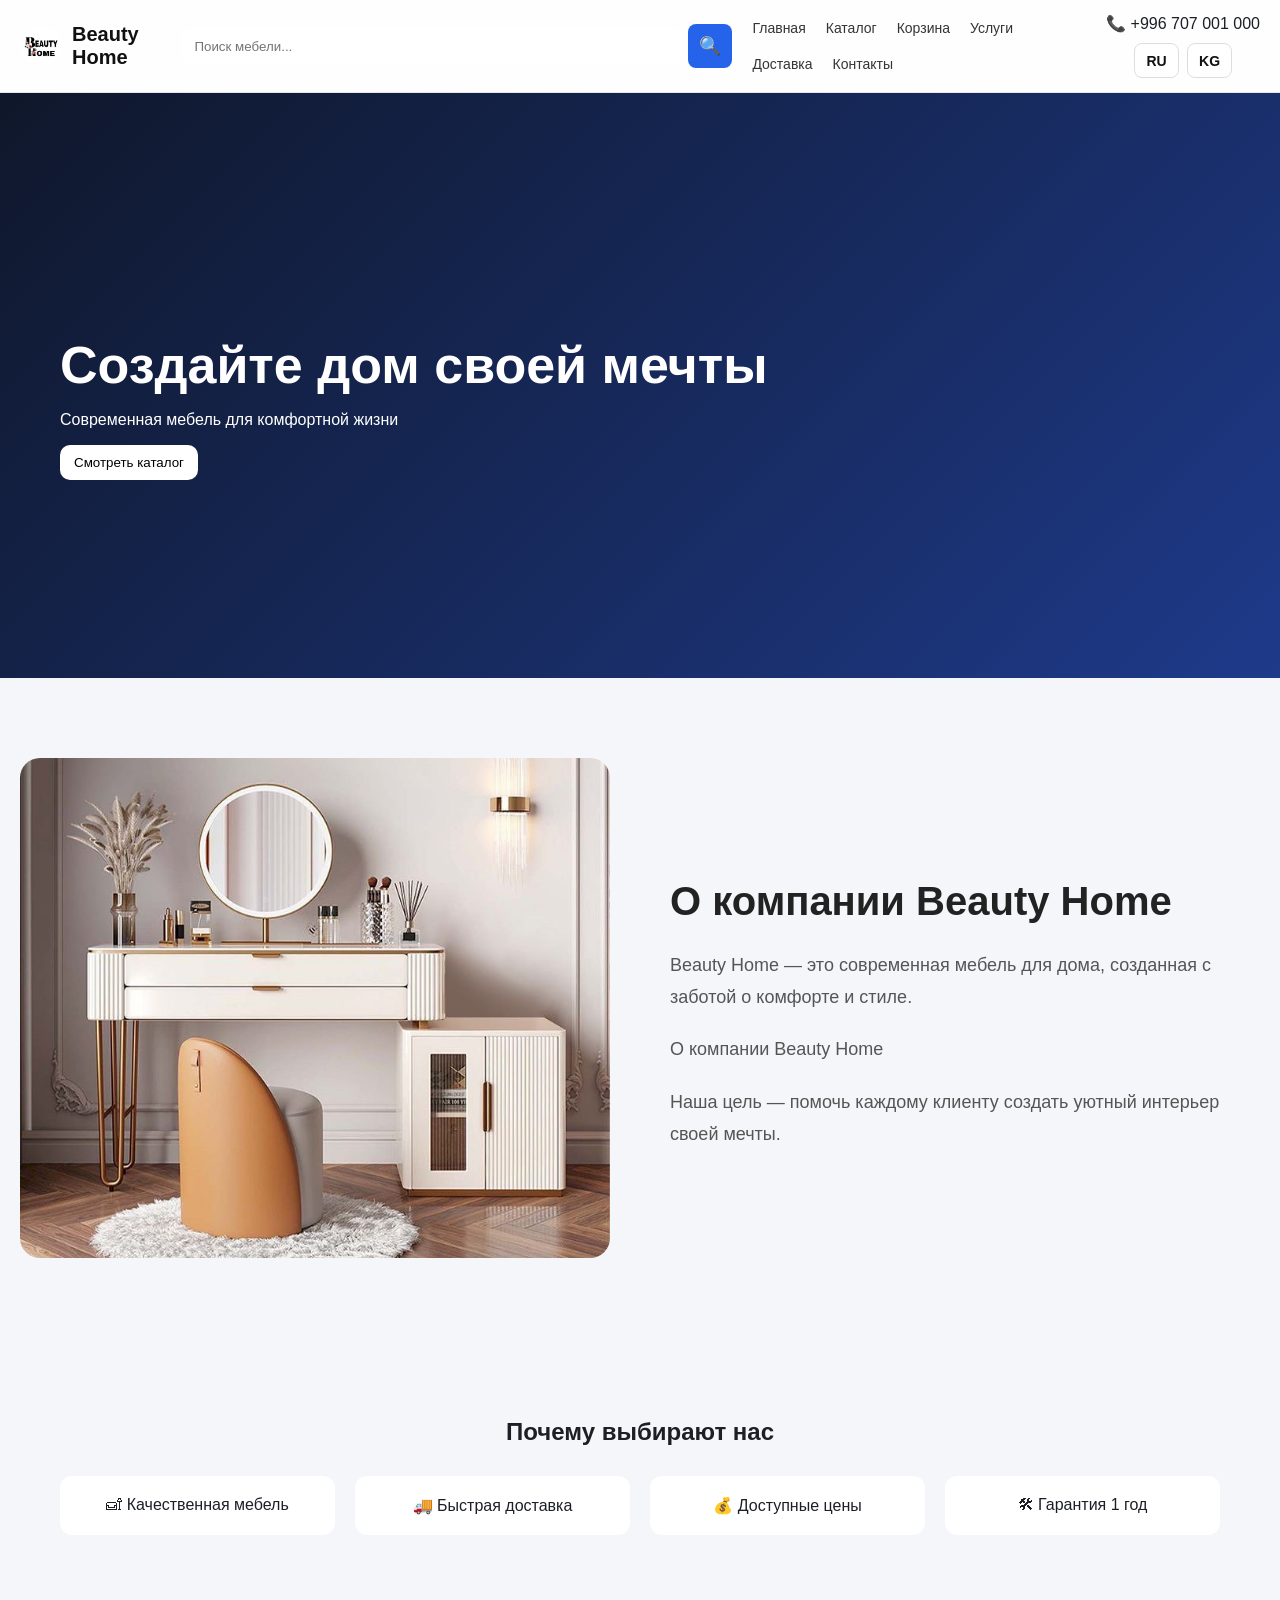
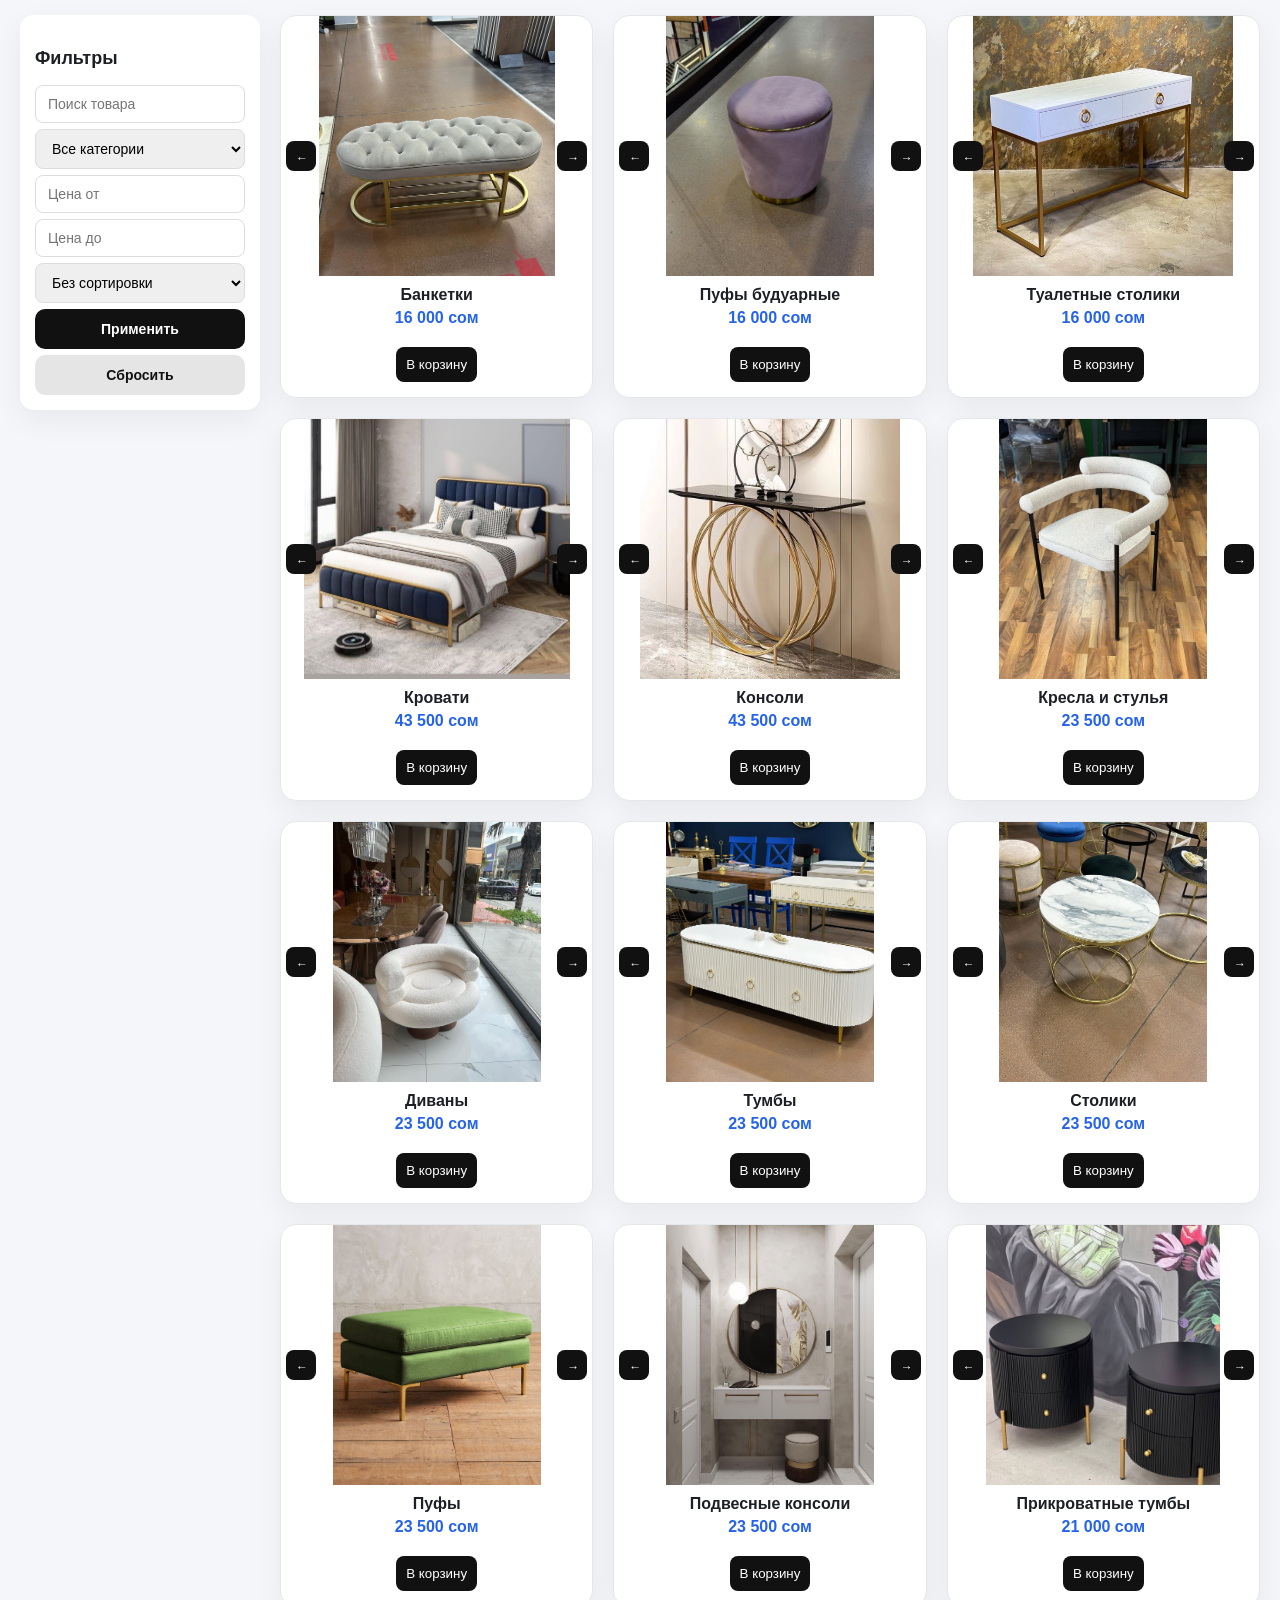
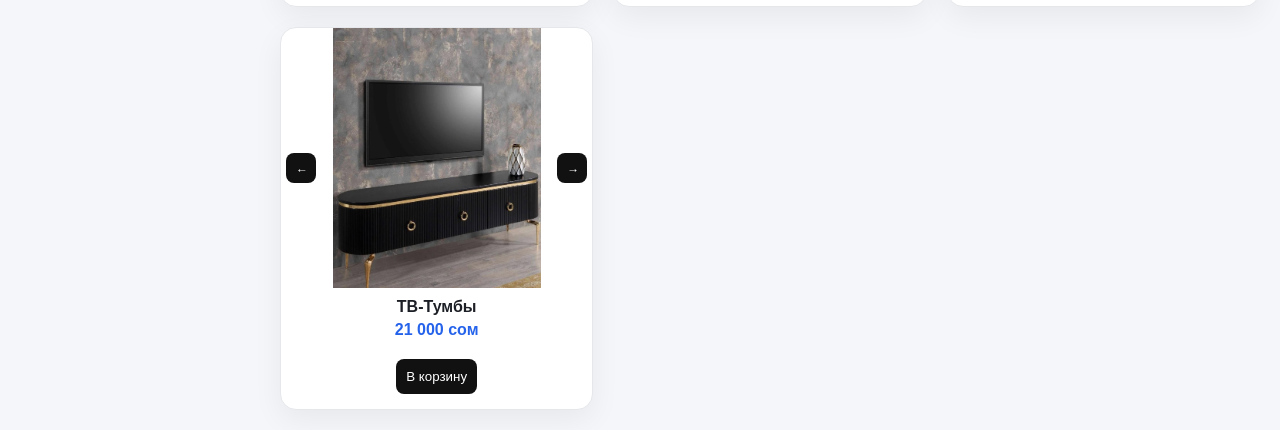
==== commit ad55b7fd: "Update print statement from 'Hello' to 'Goodbye'" ====
--- a/index.html
+++ b/index.html
@@ -3,8 +3,23 @@
 <head>
   <meta charset="UTF-8" />
   <meta name="viewport" content="width=device-width, initial-scale=1.0"/>
-  <title>Мебельный магазин</title>
+  <title>Beauty Home — мебель на заказ в Бишкеке</title>
   <link rel="stylesheet" href="css/style.css">
+  <link rel="icon" href="Logo.ico">
+
+  <meta
+name="description"
+content="Мебель на заказ в Бишкеке. Кровати, диваны, стулья, столы, тумбы, консоли, банкетки и другая мебель от Beauty Home."
+>
+
+<meta
+name="keywords"
+content="мебель Бишкек, мебель на заказ Бишкек, кровати Бишкек, диваны Бишкек, стулья Бишкек, столы Бишкек, тумбы Бишкек, пуфы Бишкек, консоли Бишкек, тумбы Бишкек, мебель Кыргызстан, мебель на заказ Кыргызстан, кровати Кыргызстан, диваны Кыргызстан, стулья Кыргызстан, столы Кыргызстан, тумбы Кыргызстан, пуфы Кыргызстан, консоли Кыргызстан, тумбы Кыргызстан"
+>
+
+<meta name="google-site-verification" content="uziXHPRvUPu49XnEuWMrSpAcKVDErFRFYAtfFAGwd4I" />
+<meta name="yandex-verification" content="f5ce1328e1bdfa7e" />
+
 </head>
 
 <body>
@@ -52,8 +67,8 @@
 </nav>
 
   <div class="header-right">
-    <a href="tel:+996555123456" class="phone-header">
-      📞 +996 555 123 456
+    <a href="tel:+996707001000" class="phone-header">
+      📞 +996 707 001 000
     </a>
 
     <div class="lang-switcher">
